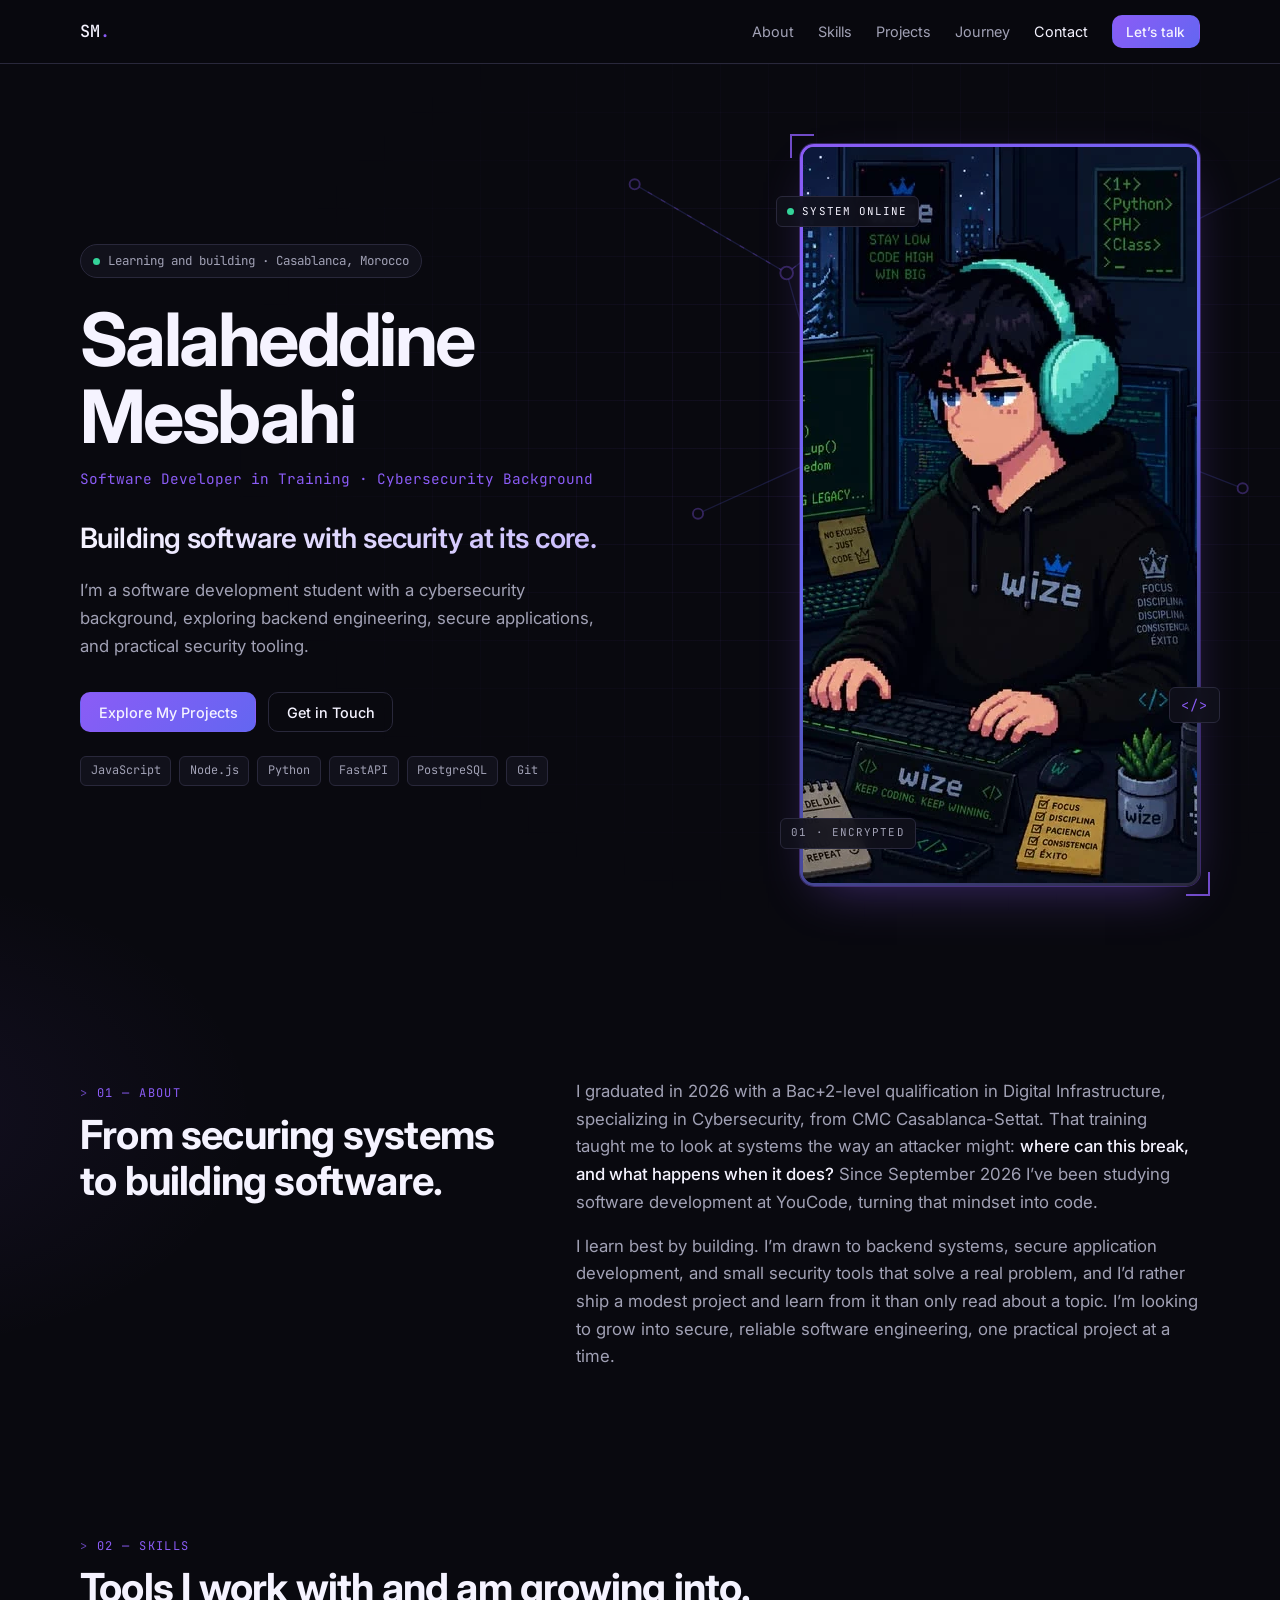
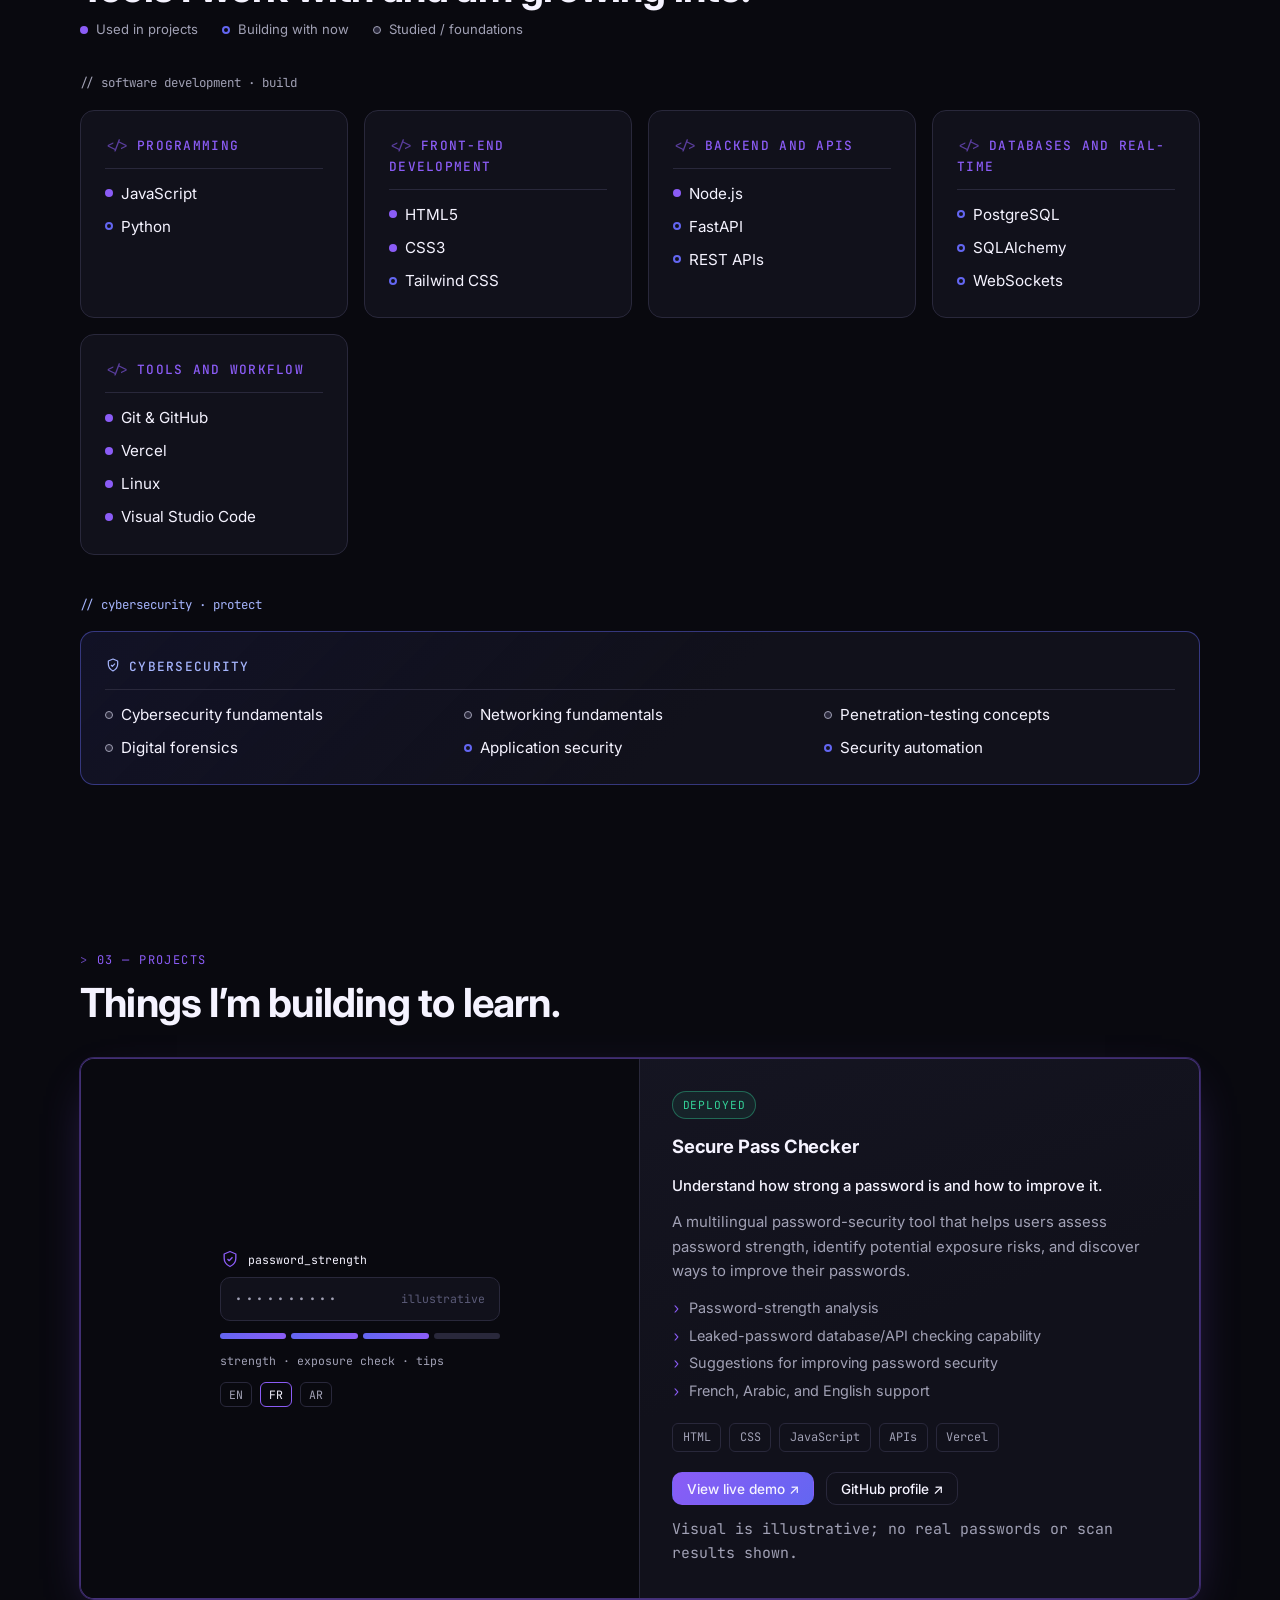
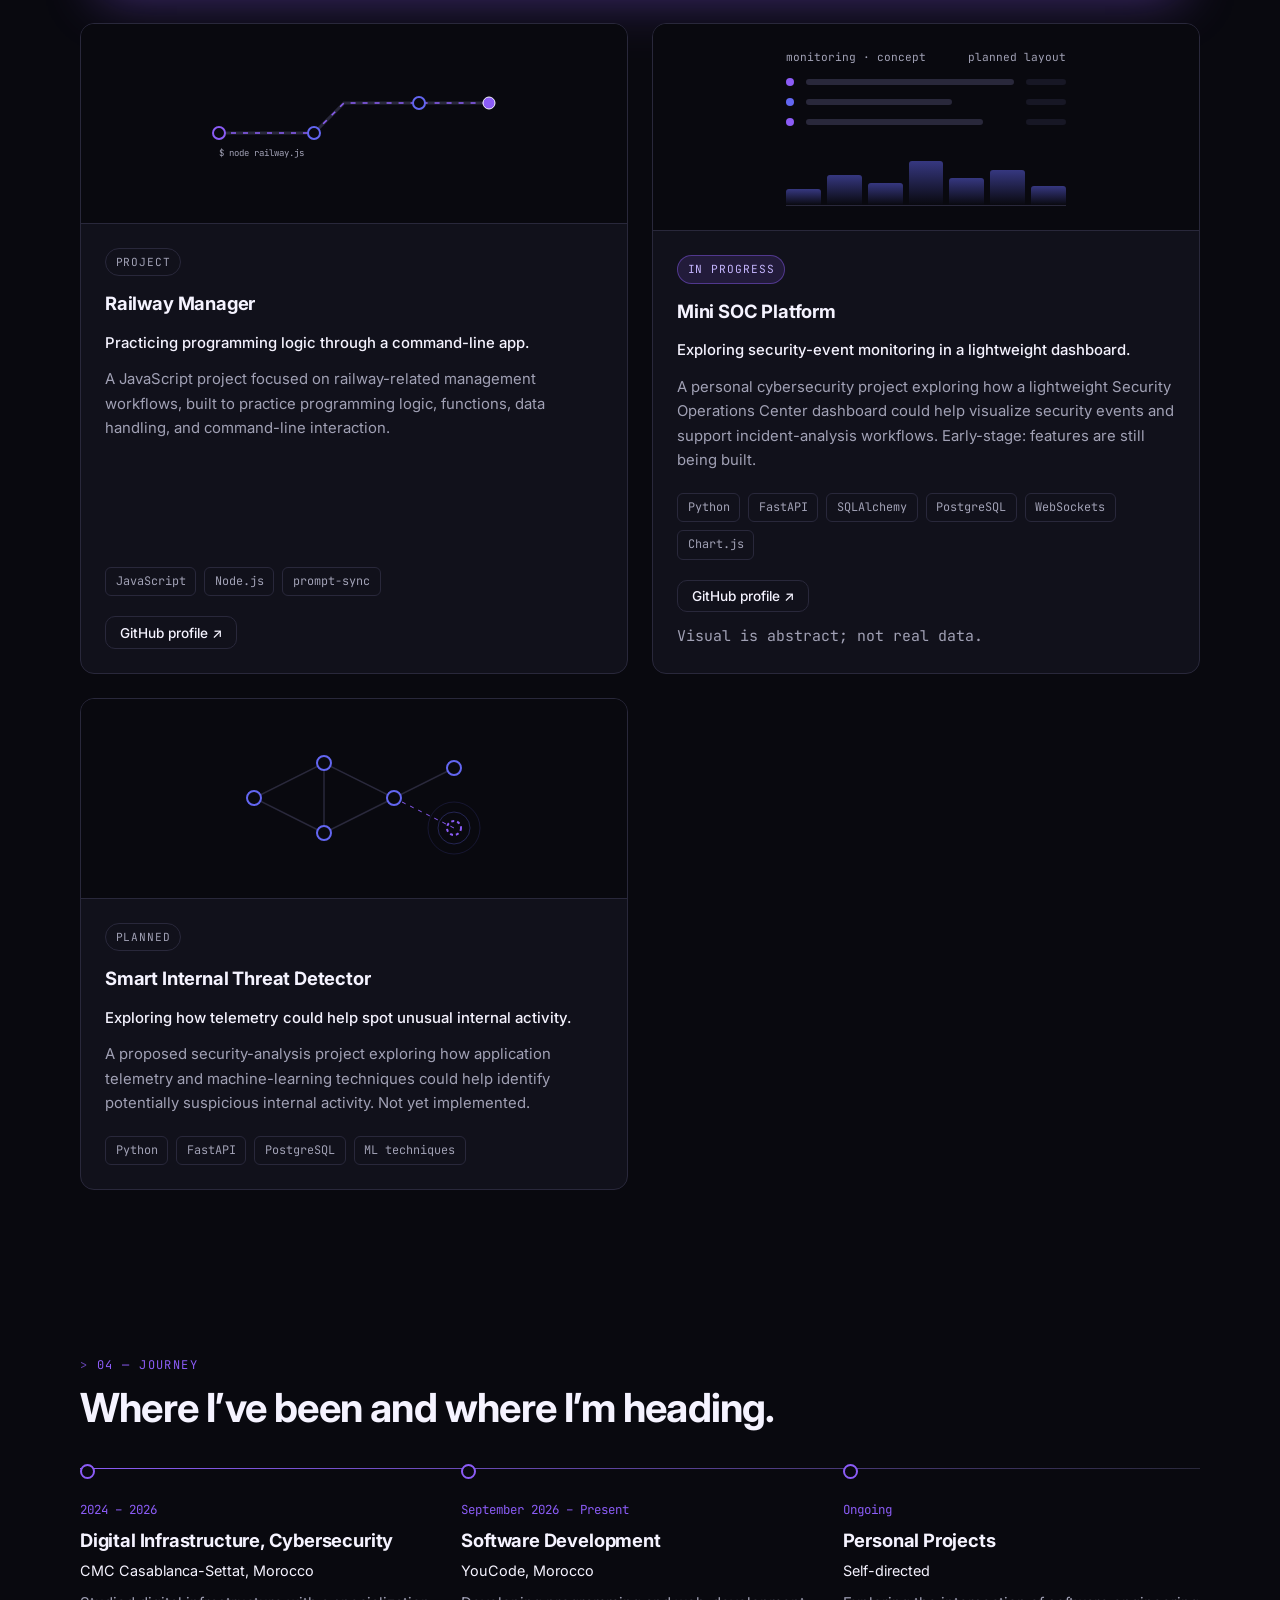
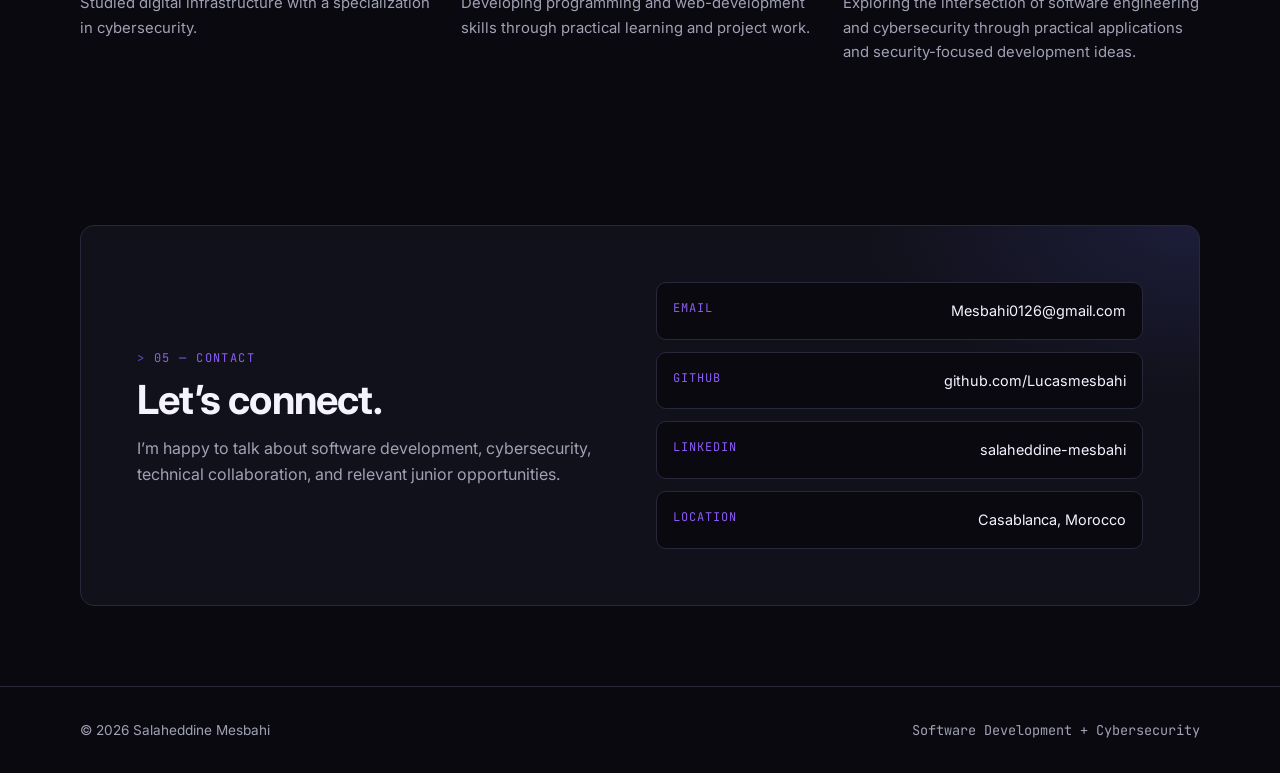
==== index.html @ bd2a00c2 "Rename Salaheddine Mesbahi — Software Developer in Training · Cybersecurity Background.html to index" ====
<!DOCTYPE html>
<html lang="en">
<head>
<meta charset="utf-8">
<meta name="viewport" content="width=device-width, initial-scale=1">
<title>Salaheddine Mesbahi — Software Developer in Training · Cybersecurity Background</title>
<meta name="description" content="Portfolio of Salaheddine Mesbahi, a software development student in Casablanca with a cybersecurity background.">
<link rel="preconnect" href="https://fonts.googleapis.com">
<link rel="preconnect" href="https://fonts.gstatic.com" crossorigin>
<link href="https://fonts.googleapis.com/css2?family=Inter:wght@400;500;600;700&family=JetBrains+Mono:wght@400;500&display=swap" rel="stylesheet">
<style>
/* ===== Design tokens ===== */
:root{
  --bg:#09090F; --bg-2:#11111B; --surface:#171725; --border:#29283B;
  --accent:#8B5CF6; --accent-2:#6366F1; --accent-soft:rgba(139,92,246,.14);
  --text:#F5F3FF; --muted:#A1A1B5; --ok:#34d399;
  --font:'Inter',system-ui,-apple-system,'Segoe UI',sans-serif;
  --mono:'JetBrains Mono',ui-monospace,'SFMono-Regular',Menlo,monospace;
  --s1:.25rem;--s2:.5rem;--s3:.75rem;--s4:1rem;--s5:1.5rem;--s6:2rem;--s7:3rem;--s8:5rem;--s9:7rem;
  --r-sm:6px;--r-md:10px;--r-lg:14px;
  --shadow:0 12px 40px -16px rgba(0,0,0,.7);
  --glow:0 0 0 1px rgba(139,92,246,.35),0 18px 50px -20px rgba(139,92,246,.45);
  --header-h:64px;
}
*{box-sizing:border-box;margin:0;padding:0}
html{scroll-behavior:smooth;scroll-padding-top:calc(var(--header-h) + 16px)}
@media (prefers-reduced-motion:reduce){html{scroll-behavior:auto}*{animation:none!important;transition:none!important}}
body{background:var(--bg);color:var(--text);font-family:var(--font);line-height:1.65;font-size:1rem;-webkit-font-smoothing:antialiased;
  background-image:radial-gradient(60rem 30rem at 85% -10%,rgba(99,102,241,.14),transparent 60%),radial-gradient(40rem 25rem at -10% 20%,rgba(139,92,246,.08),transparent 60%)}
a{color:inherit;text-decoration:none}
:focus-visible{outline:2px solid var(--accent);outline-offset:3px;border-radius:var(--r-sm)}
.skip{position:absolute;left:-999px;top:8px;background:var(--accent);color:#fff;padding:var(--s2) var(--s4);border-radius:var(--r-sm);z-index:100}
.skip:focus{left:8px}
.wrap{width:min(1120px,100% - 2.5rem);margin-inline:auto}
section{padding-block:var(--s8)}
.eyebrow{font-family:var(--mono);font-size:.75rem;letter-spacing:.12em;text-transform:uppercase;color:var(--accent)}
h2{font-size:clamp(1.75rem,4vw,2.5rem);line-height:1.15;letter-spacing:-.02em;margin:var(--s2) 0 var(--s6)}
h3{font-size:1.15rem;letter-spacing:-.01em}
p{color:var(--muted)}
.mono{font-family:var(--mono)}

/* ===== Header ===== */
header.site{position:sticky;top:0;z-index:50;height:var(--header-h);background:rgba(9,9,15,.82);backdrop-filter:blur(12px);border-bottom:1px solid var(--border)}
.bar{display:flex;align-items:center;justify-content:space-between;height:100%}
.logo{font-family:var(--mono);font-weight:500;font-size:1.05rem}
.logo span{color:var(--accent)}
nav ul{display:flex;gap:var(--s5);list-style:none;align-items:center}
nav a.link{font-size:.9rem;color:var(--muted);padding:var(--s2) 0;transition:color .2s}
nav a.link:hover,nav a.link.active{color:var(--text)}
.btn{display:inline-flex;align-items:center;gap:var(--s2);font:500 .9rem var(--font);padding:.65rem 1.1rem;border-radius:var(--r-md);border:1px solid var(--border);color:var(--text);background:transparent;cursor:pointer;transition:border-color .2s,background .2s,transform .2s}
.btn:hover{border-color:var(--accent);background:var(--accent-soft)}
.btn.primary{background:linear-gradient(135deg,var(--accent),var(--accent-2));border-color:transparent}
.btn.primary:hover{transform:translateY(-1px);filter:brightness(1.1)}
.btn.sm{padding:.45rem .85rem;font-size:.85rem}
.menu-btn{display:none;background:none;border:1px solid var(--border);color:var(--text);width:42px;height:42px;border-radius:var(--r-md);cursor:pointer}
.menu-btn svg{width:20px;height:20px}
@media (max-width:760px){
  .menu-btn{display:grid;place-items:center}
  nav ul{position:absolute;top:var(--header-h);left:0;right:0;flex-direction:column;align-items:stretch;gap:0;background:var(--bg-2);border-bottom:1px solid var(--border);padding:var(--s3) 1.25rem var(--s5);display:none}
  nav ul.open{display:flex}
  nav li{border-bottom:1px solid var(--border)}
  nav a.link{display:block;padding:var(--s4) 0;font-size:1rem}
  nav li:last-child{border:0;padding-top:var(--s4)}
}

/* ===== Hero ===== */
.hero{padding-block:var(--s8) var(--s9);position:relative}
.hero-grid{display:grid;gap:var(--s7);align-items:center}
@media (min-width:900px){.hero-grid{grid-template-columns:1.1fr .9fr}}
.tag{display:inline-flex;align-items:center;gap:var(--s2);font-family:var(--mono);font-size:.78rem;color:var(--muted);border:1px solid var(--border);background:var(--bg-2);padding:.35rem .75rem;border-radius:999px}
.pulse{width:7px;height:7px;border-radius:50%;background:var(--ok);box-shadow:0 0 0 0 rgba(52,211,153,.6);animation:pulse 2.4s infinite}
@keyframes pulse{70%{box-shadow:0 0 0 8px rgba(52,211,153,0)}100%{box-shadow:0 0 0 0 rgba(52,211,153,0)}}
.hero h1{font-size:clamp(2.6rem,7vw,4.6rem);line-height:1.04;letter-spacing:-.035em;margin:var(--s5) 0 var(--s3)}
.hero .role{font-family:var(--mono);font-size:.9rem;color:var(--accent);margin-bottom:var(--s5)}
.hero .headline{font-size:clamp(1.3rem,3vw,1.75rem);font-weight:600;letter-spacing:-.02em;margin-bottom:var(--s4);background:linear-gradient(90deg,var(--text),#C4B5FD);-webkit-background-clip:text;background-clip:text;color:transparent}
.hero p.lead{max-width:34rem;font-size:1.05rem}
.cta{display:flex;flex-wrap:wrap;gap:var(--s3);margin:var(--s6) 0 var(--s5)}
.meta{display:flex;flex-wrap:wrap;gap:var(--s2) var(--s4);align-items:center;font-size:.85rem;color:var(--muted)}
.chips{display:flex;flex-wrap:wrap;gap:var(--s2);margin-top:var(--s5)}
.chip{font-family:var(--mono);font-size:.74rem;padding:.25rem .6rem;border-radius:var(--r-sm);border:1px solid var(--border);background:var(--bg-2);color:var(--muted)}
.term{background:var(--bg-2);border:1px solid var(--border);border-radius:var(--r-lg);box-shadow:var(--shadow);overflow:hidden}
.term-head{display:flex;gap:6px;padding:.7rem .9rem;border-bottom:1px solid var(--border);background:var(--surface)}
.term-head i{width:9px;height:9px;border-radius:50%;background:var(--border)}
.term pre{font-family:var(--mono);font-size:.8rem;line-height:1.8;padding:var(--s5);color:var(--muted);overflow-x:auto}
.term .k{color:var(--accent)}.term .s{color:#a5b4fc}.term .c{color:#5b5b78}
.cursor{display:inline-block;width:8px;height:1em;background:var(--accent);vertical-align:-2px;animation:blink 1.1s steps(2) infinite}
@keyframes blink{50%{opacity:0}}

/* ===== About ===== */
.about{display:grid;gap:var(--s6)}
@media (min-width:900px){.about{grid-template-columns:.8fr 1.2fr;gap:var(--s8)}}
.about .text p+p{margin-top:var(--s4)}
.about .text p{font-size:1.05rem}
.about .text strong{color:var(--text);font-weight:500}

/* ===== Skills ===== */
.legend{display:flex;flex-wrap:wrap;gap:var(--s2) var(--s5);font-size:.82rem;color:var(--muted);margin:calc(var(--s5) * -1) 0 var(--s6)}
.dot{display:inline-block;width:8px;height:8px;border-radius:50%;margin-right:var(--s2)}
.d-use{background:var(--accent)}.d-build{background:transparent;border:2px solid var(--accent-2)}.d-study{background:var(--border);border:1px solid var(--muted)}
.skills{display:grid;gap:var(--s4);grid-template-columns:repeat(auto-fit,minmax(260px,1fr))}
.skill{background:var(--bg-2);border:1px solid var(--border);border-radius:var(--r-lg);padding:var(--s5)}
.skill h3{font-size:.8rem;font-family:var(--mono);font-weight:500;color:var(--accent);text-transform:uppercase;letter-spacing:.1em;padding-bottom:var(--s3);margin-bottom:var(--s3);border-bottom:1px solid var(--border)}
.skill ul{list-style:none;display:grid;gap:var(--s2)}
.skill li{font-size:.95rem;display:flex;align-items:center}

/* ===== Projects ===== */
.projects{display:grid;gap:var(--s5)}
@media (min-width:900px){.projects{grid-template-columns:repeat(2,1fr)}.p-feat{grid-column:1/-1}}
.card{background:var(--bg-2);border:1px solid var(--border);border-radius:var(--r-lg);overflow:hidden;display:flex;flex-direction:column;transition:border-color .25s,transform .25s,box-shadow .25s}
.card:hover{border-color:rgba(139,92,246,.5);transform:translateY(-3px)}
.p-feat{background:linear-gradient(160deg,var(--surface),var(--bg-2) 60%);box-shadow:var(--glow);border-color:rgba(139,92,246,.4)}
.p-feat{display:grid}
@media (min-width:900px){.p-feat{grid-template-columns:1fr 1fr}}
.visual{min-height:200px;border-bottom:1px solid var(--border);position:relative;display:grid;place-items:center;padding:var(--s5);background:var(--bg)}
.p-feat .visual{min-height:280px;border-bottom:0}
@media (min-width:900px){.p-feat .visual{border-right:1px solid var(--border)}}
.body{padding:var(--s5);display:flex;flex-direction:column;gap:var(--s3);flex:1}
.p-feat .body{padding:var(--s6);justify-content:center}
.status{align-self:flex-start;font-family:var(--mono);font-size:.7rem;letter-spacing:.08em;text-transform:uppercase;padding:.25rem .6rem;border-radius:999px;border:1px solid var(--border);color:var(--muted)}
.status.live{color:var(--ok);border-color:rgba(52,211,153,.4);background:rgba(52,211,153,.08)}
.status.wip{color:#c4b5fd;border-color:rgba(139,92,246,.45);background:var(--accent-soft)}
.purpose{color:var(--text);font-weight:500;font-size:.95rem}
.body p{font-size:.93rem}
.feat-list{list-style:none;display:grid;gap:var(--s1);font-size:.9rem;color:var(--muted)}
.feat-list li::before{content:"›";color:var(--accent);margin-right:var(--s2);font-family:var(--mono)}
.badges{display:flex;flex-wrap:wrap;gap:var(--s2);margin-top:auto;padding-top:var(--s2)}
.links{display:flex;flex-wrap:wrap;gap:var(--s3);padding-top:var(--s2)}
.note{font-size:.78rem;color:var(--muted);font-family:var(--mono)}
/* visuals */
.meter{width:min(280px,100%);font-family:var(--mono);font-size:.72rem;color:var(--muted)}
.field{border:1px solid var(--border);background:var(--bg-2);border-radius:var(--r-md);padding:.7rem .9rem;display:flex;justify-content:space-between;align-items:center;letter-spacing:.3em}
.field b{font-weight:400;letter-spacing:0;color:#5b5b78}
.segs{display:grid;grid-template-columns:repeat(4,1fr);gap:5px;margin:var(--s3) 0}
.segs i{height:6px;border-radius:3px;background:var(--border)}
.segs i.on{background:linear-gradient(90deg,var(--accent-2),var(--accent))}
.langs{display:flex;gap:var(--s2);margin-top:var(--s3)}
.langs span{border:1px solid var(--border);padding:.15rem .5rem;border-radius:var(--r-sm)}
.langs span.act{border-color:var(--accent);color:var(--text)}
.rail svg{width:100%;max-width:300px;height:auto}
.soc{width:min(280px,100%);display:grid;gap:var(--s3)}
.soc .row{display:grid;grid-template-columns:8px 1fr 40px;gap:var(--s3);align-items:center}
.soc .row i{width:8px;height:8px;border-radius:50%;background:var(--accent)}
.soc .row s{height:6px;border-radius:3px;background:var(--border);text-decoration:none}
.soc .row u{height:6px;border-radius:3px;background:var(--surface);text-decoration:none}
.bars{display:flex;align-items:flex-end;gap:6px;height:56px;margin-top:var(--s3);border-bottom:1px solid var(--border)}
.bars i{flex:1;background:linear-gradient(var(--accent-2),transparent);opacity:.5;border-radius:3px 3px 0 0}
.nodes svg{width:100%;max-width:280px;height:auto}

/* ===== Timeline ===== */
.timeline{position:relative;list-style:none;display:grid;gap:var(--s6);padding-left:var(--s6)}
.timeline::before{content:"";position:absolute;left:5px;top:6px;bottom:6px;width:1px;background:linear-gradient(var(--accent),var(--border))}
.timeline li{position:relative}
.timeline li::before{content:"";position:absolute;left:calc(var(--s6) * -1);top:.45rem;width:11px;height:11px;border-radius:50%;background:var(--bg);border:2px solid var(--accent)}
.timeline .date{font-family:var(--mono);font-size:.78rem;color:var(--accent)}
.timeline h3{margin:var(--s1) 0}
.timeline .where{font-size:.9rem;color:var(--text)}
.timeline p{font-size:.93rem;margin-top:var(--s2);max-width:34rem}
@media (min-width:900px){
  .timeline{grid-template-columns:repeat(3,1fr);padding:var(--s6) 0 0;gap:var(--s5)}
  .timeline::before{left:0;right:0;top:5px;bottom:auto;width:auto;height:1px;background:linear-gradient(90deg,var(--accent),var(--border))}
  .timeline li::before{left:0;top:-31px}
}

/* ===== Contact ===== */
.contact{background:var(--bg-2);border:1px solid var(--border);border-radius:var(--r-lg);padding:clamp(1.5rem,5vw,3.5rem);display:grid;gap:var(--s6);background-image:radial-gradient(30rem 15rem at 100% 0,rgba(99,102,241,.14),transparent 70%)}
@media (min-width:900px){.contact{grid-template-columns:1fr 1fr;align-items:center}}
.contact h2{margin-bottom:var(--s3)}
.c-list{list-style:none;display:grid;gap:var(--s3)}
.c-list a,.c-list div{display:flex;justify-content:space-between;gap:var(--s3);padding:var(--s4);border:1px solid var(--border);border-radius:var(--r-md);background:var(--bg);transition:border-color .2s}
.c-list a:hover{border-color:var(--accent)}
.c-list .lab{font-family:var(--mono);font-size:.75rem;color:var(--accent);text-transform:uppercase;letter-spacing:.08em}
.c-list .val{font-size:.9rem;color:var(--text);overflow-wrap:anywhere;text-align:right}
footer{border-top:1px solid var(--border);padding-block:var(--s6);margin-top:var(--s8);font-size:.85rem;color:var(--muted)}
footer .wrap{display:flex;flex-wrap:wrap;justify-content:space-between;gap:var(--s3)}

/* reveal */
.rv{opacity:0;transform:translateY(14px);transition:opacity .6s,transform .6s}
.rv.in{opacity:1;transform:none}
.no-js .rv{opacity:1;transform:none}

/* ===== v2: security identity ===== */
.sr-only{position:absolute;width:1px;height:1px;overflow:hidden;clip:rect(0 0 0 0);white-space:nowrap}
.hero{isolation:isolate;overflow:hidden}
.hero::before{content:"";position:absolute;inset:0;z-index:-2;background-image:linear-gradient(rgba(139,92,246,.07) 1px,transparent 1px),linear-gradient(90deg,rgba(139,92,246,.07) 1px,transparent 1px);background-size:48px 48px;-webkit-mask-image:radial-gradient(ellipse 70% 70% at 70% 40%,#000 20%,transparent 75%);mask-image:radial-gradient(ellipse 70% 70% at 70% 40%,#000 20%,transparent 75%)}
.net{position:absolute;z-index:-1;right:-5%;top:2%;width:min(760px,95%);opacity:.55;pointer-events:none}
.flow{animation:flow 14s linear infinite}
@keyframes flow{to{stroke-dashoffset:-240}}
.eyebrow::before{content:"> ";opacity:.7}
.portrait{position:relative;margin:0 auto;width:min(340px,82%)}
@media (min-width:900px){.portrait{width:min(400px,100%);margin-right:0}}
.frame{position:relative;padding:3px;border-radius:var(--r-lg);background:linear-gradient(145deg,var(--accent),var(--accent-2) 45%,var(--border));box-shadow:var(--glow)}
.frame img{display:block;width:100%;aspect-ratio:4/5;object-fit:cover;object-position:56% 34%;border-radius:calc(var(--r-lg) - 3px);background:var(--bg-2)}
.portrait::before,.portrait::after{content:"";position:absolute;width:22px;height:22px;border:2px solid var(--accent);opacity:.8;z-index:2;pointer-events:none;transition:transform .3s}
.portrait::before{top:-10px;left:-10px;border-right:0;border-bottom:0}
.portrait::after{bottom:-10px;right:-10px;border-left:0;border-top:0}
.portrait:hover::before{transform:translate(-3px,-3px)}.portrait:hover::after{transform:translate(3px,3px)}
.float{position:absolute;z-index:3;font-size:.68rem;letter-spacing:.1em;padding:.35rem .65rem;border-radius:var(--r-sm);background:rgba(17,17,27,.88);backdrop-filter:blur(6px);border:1px solid var(--border);color:var(--muted);display:flex;align-items:center;gap:var(--s2)}
.f1{top:7%;left:-6%;color:var(--text)}.f2{bottom:22%;right:-5%;color:var(--accent);font-size:.85rem}.f3{bottom:5%;left:-5%}
@media (max-width:420px){.f1{left:-2%}.f2{right:-2%}.f3{left:-2%}}
.grp{grid-column:1/-1;font-size:.78rem;color:var(--muted);margin-top:var(--s3)}
.grp:first-child{margin-top:0}
.grp.sec-grp{color:#a5b4fc;margin-top:var(--s5)}
.skill h3::before{content:"</>";margin-right:var(--s2);opacity:.6;letter-spacing:0}
.skill.sec h3::before{content:none}
.skill .ic{width:16px;height:16px;margin-right:var(--s2);vertical-align:-2px}
.skill{transition:border-color .25s,transform .25s}
.skill:hover{border-color:rgba(139,92,246,.45);transform:translateY(-2px)}
.skill.sec{grid-column:1/-1;border-color:rgba(99,102,241,.45);background:linear-gradient(135deg,rgba(99,102,241,.10),var(--bg-2) 55%)}
.skill.sec h3{color:#a5b4fc}
@media (min-width:640px){.skill.sec ul{grid-template-columns:repeat(2,1fr)}}
@media (min-width:900px){.skill.sec ul{grid-template-columns:repeat(3,1fr)}}
.card{position:relative}
.card::before{content:"";position:absolute;left:0;top:0;height:2px;width:100%;background:linear-gradient(90deg,var(--accent),var(--accent-2));transform:scaleX(0);transform-origin:left;transition:transform .4s;z-index:2}
.card:hover::before{transform:scaleX(1)}
.chip{transition:border-color .2s,color .2s}.chip:hover{border-color:var(--accent);color:var(--text)}
.mhead{display:flex;align-items:center;gap:var(--s2);margin-bottom:var(--s2);color:var(--text)}
.shield{width:20px;height:20px;color:var(--accent)}
</style>
</head>
<body class="no-js">
<a class="skip" href="#main">Skip to content</a>

<header class="site">
  <div class="wrap bar">
    <a class="logo" href="#top" aria-label="Salaheddine Mesbahi — home">SM<span>.</span></a>
    <button class="menu-btn" id="menuBtn" aria-expanded="false" aria-controls="menu" aria-label="Toggle navigation menu">
      <svg viewBox="0 0 24 24" fill="none" stroke="currentColor" stroke-width="2" stroke-linecap="round" aria-hidden="true"><path d="M4 7h16M4 12h16M4 17h16"/></svg>
    </button>
    <nav aria-label="Primary">
      <ul id="menu">
        <li><a class="link" href="#about">About</a></li>
        <li><a class="link" href="#skills">Skills</a></li>
        <li><a class="link" href="#projects">Projects</a></li>
        <li><a class="link" href="#journey">Journey</a></li>
        <li><a class="link" href="#contact">Contact</a></li>
        <li><a class="btn primary sm" href="#contact">Let’s talk</a></li>
      </ul>
    </nav>
  </div>
</header>

<main id="main">
<!-- HERO -->
<section class="hero" id="top" style="padding-top:var(--s8)">
  <svg class="net" viewBox="0 0 600 400" fill="none" aria-hidden="true" focusable="false">
    <g stroke="#6366F1" stroke-opacity=".35"><path d="M40 80 L160 150 L280 60 L420 140 L560 70 M160 150 L200 290 L340 250 L420 140 M340 250 L520 320 M200 290 L90 340"/></g>
    <g stroke="#8B5CF6" stroke-opacity=".5" stroke-dasharray="4 8" class="flow"><path d="M40 80 L160 150 L280 60 L420 140"/></g>
    <g fill="#09090F" stroke="#8B5CF6" stroke-opacity=".6" stroke-width="1.5"><circle cx="40" cy="80" r="4"/><circle cx="160" cy="150" r="5"/><circle cx="280" cy="60" r="4"/><circle cx="420" cy="140" r="5"/><circle cx="560" cy="70" r="4"/><circle cx="200" cy="290" r="4"/><circle cx="340" cy="250" r="5"/><circle cx="520" cy="320" r="4"/><circle cx="90" cy="340" r="4"/></g>
  </svg>
  <div class="wrap hero-grid">
    <div>
      <span class="tag"><span class="pulse" aria-hidden="true"></span>Learning and building · Casablanca, Morocco</span>
      <h1>Salaheddine Mesbahi</h1>
      <p class="role">Software Developer in Training · Cybersecurity Background</p>
      <p class="headline">Building software with security at its core.</p>
      <p class="lead">I’m a software development student with a cybersecurity background, exploring backend engineering, secure applications, and practical security tooling.</p>
      <div class="cta">
        <a class="btn primary" href="#projects">Explore My Projects</a>
        <a class="btn" href="#contact">Get in Touch</a>
      </div>
      <div class="chips" aria-label="Selected technologies">
        <span class="chip">JavaScript</span><span class="chip">Node.js</span><span class="chip">Python</span><span class="chip">FastAPI</span><span class="chip">PostgreSQL</span><span class="chip">Git</span>
      </div>
    </div>
    <figure class="portrait">
      <div class="frame"><img src="[data-uri]" alt="Pixel-art profile picture of Salaheddine Mesbahi wearing teal headphones and a black hoodie, coding at a desk" width="736" height="736" fetchpriority="high"></div>
      <span class="float f1 mono" aria-hidden="true"><span class="pulse"></span>SYSTEM ONLINE</span>
      <span class="float f2 mono" aria-hidden="true">&lt;/&gt;</span>
      <span class="float f3 mono" aria-hidden="true">01 · ENCRYPTED</span>
      <figcaption class="sr-only">Salaheddine Mesbahi</figcaption>
    </figure>
  </div>
</section>

<!-- ABOUT -->
<section id="about">
  <div class="wrap about">
    <div class="rv"><span class="eyebrow">01 — About</span><h2>From securing systems to building software.</h2></div>
    <div class="text rv">
      <p>I graduated in 2026 with a Bac+2-level qualification in Digital Infrastructure, specializing in Cybersecurity, from CMC Casablanca-Settat. That training taught me to look at systems the way an attacker might: <strong>where can this break, and what happens when it does?</strong> Since September 2026 I’ve been studying software development at YouCode, turning that mindset into code.</p>
      <p>I learn best by building. I’m drawn to backend systems, secure application development, and small security tools that solve a real problem, and I’d rather ship a modest project and learn from it than only read about a topic. I’m looking to grow into secure, reliable software engineering, one practical project at a time.</p>
    </div>
  </div>
</section>

<!-- SKILLS -->
<section id="skills">
  <div class="wrap">
    <span class="eyebrow">02 — Skills</span>
    <h2>Tools I work with and am growing into.</h2>
    <div class="legend" aria-label="Legend">
      <span><span class="dot d-use"></span>Used in projects</span>
      <span><span class="dot d-build"></span>Building with now</span>
      <span><span class="dot d-study"></span>Studied / foundations</span>
    </div>
    <div class="skills">
      <p class="grp mono">// software development · build</p>
      <div class="skill rv"><h3>Programming</h3><ul>
        <li><span class="dot d-use"></span>JavaScript</li><li><span class="dot d-build"></span>Python</li></ul></div>
      <div class="skill rv"><h3>Front-end Development</h3><ul>
        <li><span class="dot d-use"></span>HTML5</li><li><span class="dot d-use"></span>CSS3</li><li><span class="dot d-build"></span>Tailwind CSS</li></ul></div>
      <div class="skill rv"><h3>Backend and APIs</h3><ul>
        <li><span class="dot d-use"></span>Node.js</li><li><span class="dot d-build"></span>FastAPI</li><li><span class="dot d-build"></span>REST APIs</li></ul></div>
      <div class="skill rv"><h3>Databases and Real-Time</h3><ul>
        <li><span class="dot d-build"></span>PostgreSQL</li><li><span class="dot d-build"></span>SQLAlchemy</li><li><span class="dot d-build"></span>WebSockets</li></ul></div>
            <div class="skill rv"><h3>Tools and Workflow</h3><ul>
        <li><span class="dot d-use"></span>Git &amp; GitHub</li><li><span class="dot d-use"></span>Vercel</li><li><span class="dot d-use"></span>Linux</li><li><span class="dot d-use"></span>Visual Studio Code</li></ul></div>
      <p class="grp mono sec-grp">// cybersecurity · protect</p>
      <div class="skill sec rv"><h3><svg class="ic" viewBox="0 0 24 24" fill="none" stroke="currentColor" stroke-width="1.8" stroke-linejoin="round" aria-hidden="true"><path d="M12 3l7 3v5c0 4.5-3 8-7 10-4-2-7-5.500-7-10V6z"/><path d="M9 12l2 2 4-4"/></svg>Cybersecurity</h3><ul>
        <li><span class="dot d-study"></span>Cybersecurity fundamentals</li><li><span class="dot d-study"></span>Networking fundamentals</li><li><span class="dot d-study"></span>Penetration-testing concepts</li><li><span class="dot d-study"></span>Digital forensics</li><li><span class="dot d-build"></span>Application security</li><li><span class="dot d-build"></span>Security automation</li></ul></div>
    </div>
  </div>
</section>

<!-- PROJECTS -->
<section id="projects">
  <div class="wrap">
    <span class="eyebrow">03 — Projects</span>
    <h2>Things I’m building to learn.</h2>
    <div class="projects">

      <article class="card p-feat rv">
        <div class="visual" aria-hidden="true">
          <div class="meter">
            <div class="mhead"><svg class="shield" viewBox="0 0 24 24" fill="none" stroke="currentColor" stroke-width="1.6" stroke-linejoin="round"><path d="M12 3l7 3v5c0 4.5-3 8-7 10-4-2-7-5.500-7-10V6z"/><path d="M9 12l2 2 4-4"/></svg>password_strength</div>
            <div class="field"><span>••••••••••</span><b>illustrative</b></div>
            <div class="segs"><i class="on"></i><i class="on"></i><i class="on"></i><i></i></div>
            <div style="display:flex;justify-content:space-between"><span>strength · exposure check · tips</span></div>
            <div class="langs"><span>EN</span><span class="act">FR</span><span>AR</span></div>
          </div>
        </div>
        <div class="body">
          <span class="status live">Deployed</span>
          <h3>Secure Pass Checker</h3>
          <p class="purpose">Understand how strong a password is and how to improve it.</p>
          <p>A multilingual password-security tool that helps users assess password strength, identify potential exposure risks, and discover ways to improve their passwords.</p>
          <ul class="feat-list">
            <li>Password-strength analysis</li>
            <li>Leaked-password database/API checking capability</li>
            <li>Suggestions for improving password security</li>
            <li>French, Arabic, and English support</li>
          </ul>
          <div class="badges"><span class="chip">HTML</span><span class="chip">CSS</span><span class="chip">JavaScript</span><span class="chip">APIs</span><span class="chip">Vercel</span></div>
          <div class="links">
            <a class="btn primary sm" href="https://secure-pass-checker.vercel.app/" target="_blank" rel="noopener noreferrer">View live demo ↗<span class="sr" style="position:absolute;left:-999px"> (opens in new tab)</span></a>
            <a class="btn sm" href="https://github.com/Lucasmesbahi" target="_blank" rel="noopener noreferrer">GitHub profile ↗</a>
          </div>
          <p class="note">Visual is illustrative; no real passwords or scan results shown.</p>
        </div>
      </article>

      <article class="card rv">
        <div class="visual rail" aria-hidden="true">
          <svg viewBox="0 0 300 90" fill="none" stroke="currentColor">
            <path d="M15 55 H110 L140 25 H285" stroke="#29283B" stroke-width="3" stroke-linecap="round"/>
            <path d="M15 55 H110 L140 25 H285" stroke="#8B5CF6" stroke-width="1.5" stroke-dasharray="5 7"/>
            <circle cx="15" cy="55" r="6" fill="#09090F" stroke="#8B5CF6" stroke-width="2"/>
            <circle cx="110" cy="55" r="6" fill="#09090F" stroke="#6366F1" stroke-width="2"/>
            <circle cx="215" cy="25" r="6" fill="#09090F" stroke="#6366F1" stroke-width="2"/>
            <circle cx="285" cy="25" r="6" fill="#8B5CF6"/>
            <text x="15" y="78" fill="#A1A1B5" font-family="JetBrains Mono,monospace" font-size="9" stroke="none">$ node railway.js</text>
          </svg>
        </div>
        <div class="body">
          <span class="status">Project</span>
          <h3>Railway Manager</h3>
          <p class="purpose">Practicing programming logic through a command-line app.</p>
          <p>A JavaScript project focused on railway-related management workflows, built to practice programming logic, functions, data handling, and command-line interaction.</p>
          <div class="badges"><span class="chip">JavaScript</span><span class="chip">Node.js</span><span class="chip">prompt-sync</span></div>
          <div class="links"><a class="btn sm" href="https://github.com/Lucasmesbahi" target="_blank" rel="noopener noreferrer">GitHub profile ↗</a></div>
        </div>
      </article>

      <article class="card rv">
        <div class="visual" aria-hidden="true">
          <div class="soc"><div class="mono" style="font-size:.7rem;color:var(--muted);display:flex;justify-content:space-between"><span>monitoring · concept</span><span>planned layout</span></div>
            <div class="row"><i></i><s></s><u></u></div>
            <div class="row"><i style="background:var(--accent-2)"></i><s style="width:70%"></s><u></u></div>
            <div class="row"><i></i><s style="width:85%"></s><u></u></div>
            <div class="bars"><i style="height:30%"></i><i style="height:55%"></i><i style="height:40%"></i><i style="height:80%"></i><i style="height:50%"></i><i style="height:65%"></i><i style="height:35%"></i></div>
          </div>
        </div>
        <div class="body">
          <span class="status wip">In progress</span>
          <h3>Mini SOC Platform</h3>
          <p class="purpose">Exploring security-event monitoring in a lightweight dashboard.</p>
          <p>A personal cybersecurity project exploring how a lightweight Security Operations Center dashboard could help visualize security events and support incident-analysis workflows. Early-stage: features are still being built.</p>
          <div class="badges"><span class="chip">Python</span><span class="chip">FastAPI</span><span class="chip">SQLAlchemy</span><span class="chip">PostgreSQL</span><span class="chip">WebSockets</span><span class="chip">Chart.js</span></div>
          <div class="links"><a class="btn sm" href="https://github.com/Lucasmesbahi" target="_blank" rel="noopener noreferrer">GitHub profile ↗</a></div>
          <p class="note">Visual is abstract; not real data.</p>
        </div>
      </article>

      <article class="card rv">
        <div class="visual nodes" aria-hidden="true">
          <svg viewBox="0 0 280 120" fill="none">
            <g stroke="#29283B" stroke-width="1.5"><path d="M40 60 L110 25 L180 60 L240 30 M110 25 L110 95 L180 60 M40 60 L110 95"/></g>
            <g stroke="#8B5CF6" stroke-dasharray="4 5"><path d="M180 60 L240 90"/></g>
            <g fill="#09090F" stroke="#6366F1" stroke-width="2"><circle cx="40" cy="60" r="7"/><circle cx="110" cy="25" r="7"/><circle cx="110" cy="95" r="7"/><circle cx="180" cy="60" r="7"/><circle cx="240" cy="30" r="7"/></g>
            <circle cx="240" cy="90" r="16" stroke="#6366F1" stroke-opacity=".3"/><circle cx="240" cy="90" r="26" stroke="#6366F1" stroke-opacity=".15"/><circle cx="240" cy="90" r="7" fill="none" stroke="#8B5CF6" stroke-width="2" stroke-dasharray="3 3"/>
          </svg>
        </div>
        <div class="body">
          <span class="status">Planned</span>
          <h3>Smart Internal Threat Detector</h3>
          <p class="purpose">Exploring how telemetry could help spot unusual internal activity.</p>
          <p>A proposed security-analysis project exploring how application telemetry and machine-learning techniques could help identify potentially suspicious internal activity. Not yet implemented.</p>
          <div class="badges"><span class="chip">Python</span><span class="chip">FastAPI</span><span class="chip">PostgreSQL</span><span class="chip">ML techniques</span></div>
        </div>
      </article>
    </div>
  </div>
</section>

<!-- JOURNEY -->
<section id="journey">
  <div class="wrap">
    <span class="eyebrow">04 — Journey</span>
    <h2>Where I’ve been and where I’m heading.</h2>
    <ol class="timeline">
      <li class="rv"><span class="date">2024 – 2026</span><h3>Digital Infrastructure, Cybersecurity</h3><div class="where">CMC Casablanca-Settat, Morocco</div><p>Studied digital infrastructure with a specialization in cybersecurity.</p></li>
      <li class="rv"><span class="date">September 2026 – Present</span><h3>Software Development</h3><div class="where">YouCode, Morocco</div><p>Developing programming and web-development skills through practical learning and project work.</p></li>
      <li class="rv"><span class="date">Ongoing</span><h3>Personal Projects</h3><div class="where">Self-directed</div><p>Exploring the intersection of software engineering and cybersecurity through practical applications and security-focused development ideas.</p></li>
    </ol>
  </div>
</section>

<!-- CONTACT -->
<section id="contact" style="padding-bottom:0">
  <div class="wrap">
    <div class="contact rv">
      <div>
        <span class="eyebrow">05 — Contact</span>
        <h2>Let’s connect.</h2>
        <p>I’m happy to talk about software development, cybersecurity, technical collaboration, and relevant junior opportunities.</p>
      </div>
      <ul class="c-list">
        <li><a href="mailto:Mesbahi0126@gmail.com"><span class="lab">Email</span><span class="val">Mesbahi0126@gmail.com</span></a></li>
        <li><a href="https://github.com/Lucasmesbahi" target="_blank" rel="noopener noreferrer"><span class="lab">GitHub</span><span class="val">github.com/Lucasmesbahi</span></a></li>
        <li><a href="https://www.linkedin.com/in/salaheddine-mesbahi-609ba8222/" target="_blank" rel="noopener noreferrer"><span class="lab">LinkedIn</span><span class="val">salaheddine-mesbahi</span></a></li>
        <li><div><span class="lab">Location</span><span class="val">Casablanca, Morocco</span></div></li>
      </ul>
    </div>
  </div>
</section>
</main>

<footer>
  <div class="wrap">
    <span>© <span id="yr">2026</span> Salaheddine Mesbahi</span>
    <span class="mono">Software Development + Cybersecurity</span>
  </div>
</footer>

<script>
(function(){
  document.body.classList.remove('no-js');
  var yr=document.getElementById('yr'); if(yr) yr.textContent=new Date().getFullYear();
  var btn=document.getElementById('menuBtn'), menu=document.getElementById('menu');
  function setMenu(open){menu.classList.toggle('open',open);btn.setAttribute('aria-expanded',String(open));}
  btn.addEventListener('click',function(){setMenu(!menu.classList.contains('open'));});
  menu.addEventListener('click',function(e){if(e.target.closest('a'))setMenu(false);});
  document.addEventListener('keydown',function(e){if(e.key==='Escape'){setMenu(false);btn.focus();}});
  if('IntersectionObserver' in window){
    var io=new IntersectionObserver(function(es){es.forEach(function(e){if(e.isIntersecting){e.target.classList.add('in');io.unobserve(e.target);}});},{threshold:.12});
    document.querySelectorAll('.rv').forEach(function(el){io.observe(el);});
    var links=[].slice.call(document.querySelectorAll('nav a.link'));
    var so=new IntersectionObserver(function(es){es.forEach(function(e){if(e.isIntersecting){links.forEach(function(l){var on=l.getAttribute('href')==='#'+e.target.id;l.classList.toggle('active',on);if(on)l.setAttribute('aria-current','true');else l.removeAttribute('aria-current');});}});},{rootMargin:'-45% 0px -50% 0px'});
    ['about','skills','projects','journey','contact'].forEach(function(id){var s=document.getElementById(id);if(s)so.observe(s);});
  } else {document.querySelectorAll('.rv').forEach(function(el){el.classList.add('in');});}
})();
</script>
</body>
</html>
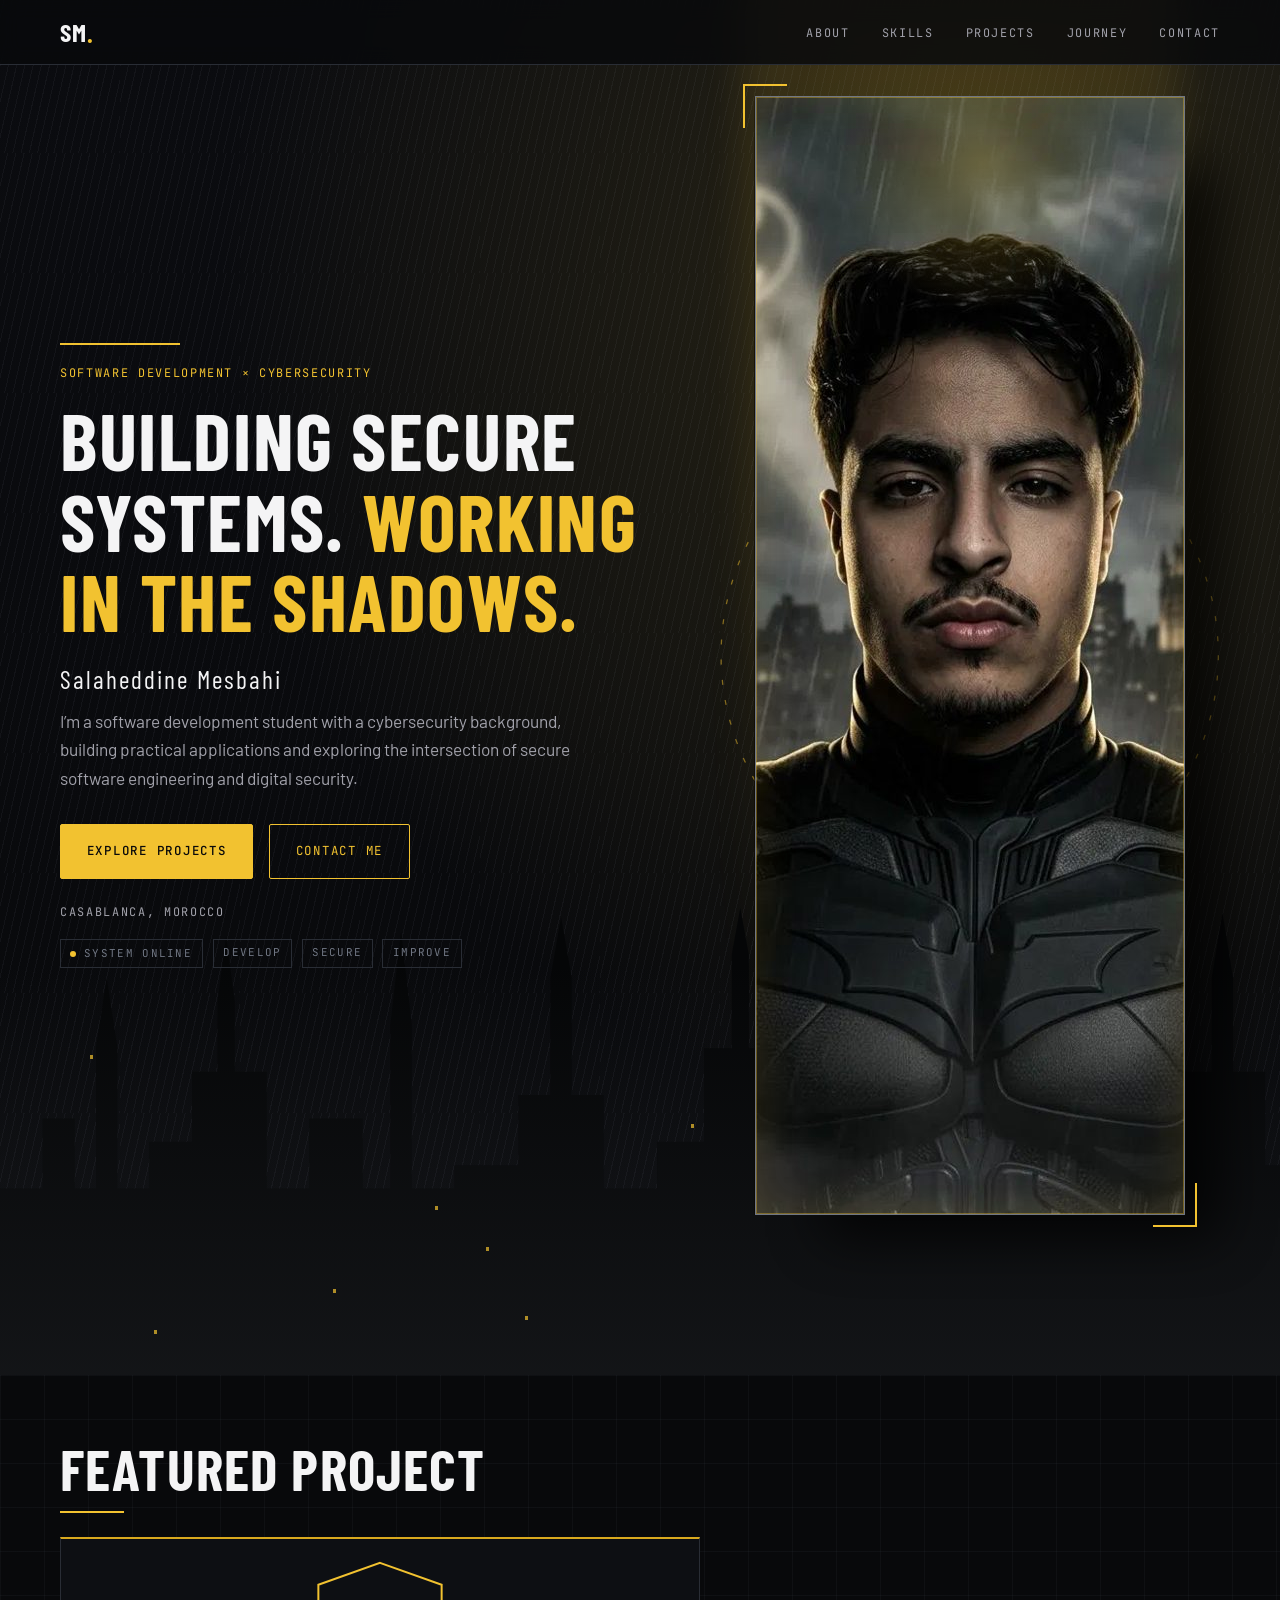
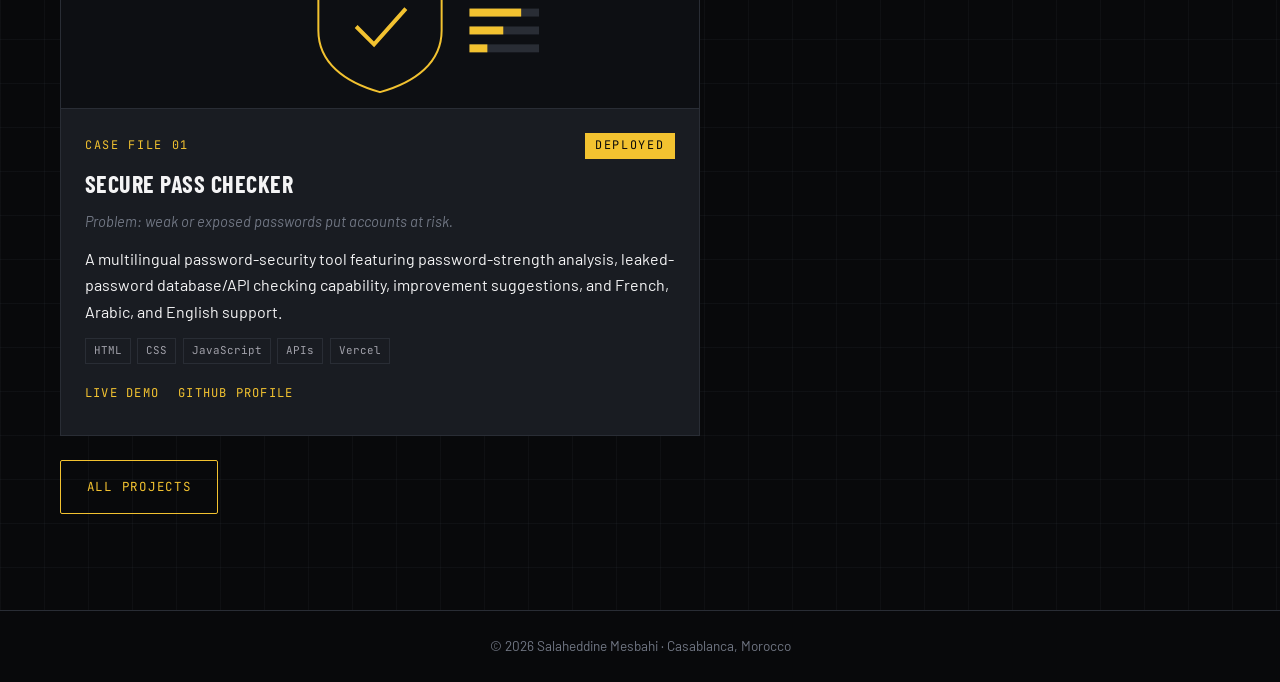
==== commit 411aae1b: "Add files via upload" ====
--- a/index.html
+++ b/index.html
@@ -1,474 +1,36 @@
 <!DOCTYPE html>
-<html lang="en">
-<head>
-<meta charset="utf-8">
-<meta name="viewport" content="width=device-width, initial-scale=1">
-<title>Salaheddine Mesbahi — Software Developer in Training · Cybersecurity Background</title>
-<meta name="description" content="Portfolio of Salaheddine Mesbahi, a software development student in Casablanca with a cybersecurity background.">
-<link rel="preconnect" href="https://fonts.googleapis.com">
-<link rel="preconnect" href="https://fonts.gstatic.com" crossorigin>
-<link href="https://fonts.googleapis.com/css2?family=Inter:wght@400;500;600;700&family=JetBrains+Mono:wght@400;500&display=swap" rel="stylesheet">
-<style>
-/* ===== Design tokens ===== */
-:root{
-  --bg:#09090F; --bg-2:#11111B; --surface:#171725; --border:#29283B;
-  --accent:#8B5CF6; --accent-2:#6366F1; --accent-soft:rgba(139,92,246,.14);
-  --text:#F5F3FF; --muted:#A1A1B5; --ok:#34d399;
-  --font:'Inter',system-ui,-apple-system,'Segoe UI',sans-serif;
-  --mono:'JetBrains Mono',ui-monospace,'SFMono-Regular',Menlo,monospace;
-  --s1:.25rem;--s2:.5rem;--s3:.75rem;--s4:1rem;--s5:1.5rem;--s6:2rem;--s7:3rem;--s8:5rem;--s9:7rem;
-  --r-sm:6px;--r-md:10px;--r-lg:14px;
-  --shadow:0 12px 40px -16px rgba(0,0,0,.7);
-  --glow:0 0 0 1px rgba(139,92,246,.35),0 18px 50px -20px rgba(139,92,246,.45);
-  --header-h:64px;
-}
-*{box-sizing:border-box;margin:0;padding:0}
-html{scroll-behavior:smooth;scroll-padding-top:calc(var(--header-h) + 16px)}
-@media (prefers-reduced-motion:reduce){html{scroll-behavior:auto}*{animation:none!important;transition:none!important}}
-body{background:var(--bg);color:var(--text);font-family:var(--font);line-height:1.65;font-size:1rem;-webkit-font-smoothing:antialiased;
-  background-image:radial-gradient(60rem 30rem at 85% -10%,rgba(99,102,241,.14),transparent 60%),radial-gradient(40rem 25rem at -10% 20%,rgba(139,92,246,.08),transparent 60%)}
-a{color:inherit;text-decoration:none}
-:focus-visible{outline:2px solid var(--accent);outline-offset:3px;border-radius:var(--r-sm)}
-.skip{position:absolute;left:-999px;top:8px;background:var(--accent);color:#fff;padding:var(--s2) var(--s4);border-radius:var(--r-sm);z-index:100}
-.skip:focus{left:8px}
-.wrap{width:min(1120px,100% - 2.5rem);margin-inline:auto}
-section{padding-block:var(--s8)}
-.eyebrow{font-family:var(--mono);font-size:.75rem;letter-spacing:.12em;text-transform:uppercase;color:var(--accent)}
-h2{font-size:clamp(1.75rem,4vw,2.5rem);line-height:1.15;letter-spacing:-.02em;margin:var(--s2) 0 var(--s6)}
-h3{font-size:1.15rem;letter-spacing:-.01em}
-p{color:var(--muted)}
-.mono{font-family:var(--mono)}
-
-/* ===== Header ===== */
-header.site{position:sticky;top:0;z-index:50;height:var(--header-h);background:rgba(9,9,15,.82);backdrop-filter:blur(12px);border-bottom:1px solid var(--border)}
-.bar{display:flex;align-items:center;justify-content:space-between;height:100%}
-.logo{font-family:var(--mono);font-weight:500;font-size:1.05rem}
-.logo span{color:var(--accent)}
-nav ul{display:flex;gap:var(--s5);list-style:none;align-items:center}
-nav a.link{font-size:.9rem;color:var(--muted);padding:var(--s2) 0;transition:color .2s}
-nav a.link:hover,nav a.link.active{color:var(--text)}
-.btn{display:inline-flex;align-items:center;gap:var(--s2);font:500 .9rem var(--font);padding:.65rem 1.1rem;border-radius:var(--r-md);border:1px solid var(--border);color:var(--text);background:transparent;cursor:pointer;transition:border-color .2s,background .2s,transform .2s}
-.btn:hover{border-color:var(--accent);background:var(--accent-soft)}
-.btn.primary{background:linear-gradient(135deg,var(--accent),var(--accent-2));border-color:transparent}
-.btn.primary:hover{transform:translateY(-1px);filter:brightness(1.1)}
-.btn.sm{padding:.45rem .85rem;font-size:.85rem}
-.menu-btn{display:none;background:none;border:1px solid var(--border);color:var(--text);width:42px;height:42px;border-radius:var(--r-md);cursor:pointer}
-.menu-btn svg{width:20px;height:20px}
-@media (max-width:760px){
-  .menu-btn{display:grid;place-items:center}
-  nav ul{position:absolute;top:var(--header-h);left:0;right:0;flex-direction:column;align-items:stretch;gap:0;background:var(--bg-2);border-bottom:1px solid var(--border);padding:var(--s3) 1.25rem var(--s5);display:none}
-  nav ul.open{display:flex}
-  nav li{border-bottom:1px solid var(--border)}
-  nav a.link{display:block;padding:var(--s4) 0;font-size:1rem}
-  nav li:last-child{border:0;padding-top:var(--s4)}
-}
-
-/* ===== Hero ===== */
-.hero{padding-block:var(--s8) var(--s9);position:relative}
-.hero-grid{display:grid;gap:var(--s7);align-items:center}
-@media (min-width:900px){.hero-grid{grid-template-columns:1.1fr .9fr}}
-.tag{display:inline-flex;align-items:center;gap:var(--s2);font-family:var(--mono);font-size:.78rem;color:var(--muted);border:1px solid var(--border);background:var(--bg-2);padding:.35rem .75rem;border-radius:999px}
-.pulse{width:7px;height:7px;border-radius:50%;background:var(--ok);box-shadow:0 0 0 0 rgba(52,211,153,.6);animation:pulse 2.4s infinite}
-@keyframes pulse{70%{box-shadow:0 0 0 8px rgba(52,211,153,0)}100%{box-shadow:0 0 0 0 rgba(52,211,153,0)}}
-.hero h1{font-size:clamp(2.6rem,7vw,4.6rem);line-height:1.04;letter-spacing:-.035em;margin:var(--s5) 0 var(--s3)}
-.hero .role{font-family:var(--mono);font-size:.9rem;color:var(--accent);margin-bottom:var(--s5)}
-.hero .headline{font-size:clamp(1.3rem,3vw,1.75rem);font-weight:600;letter-spacing:-.02em;margin-bottom:var(--s4);background:linear-gradient(90deg,var(--text),#C4B5FD);-webkit-background-clip:text;background-clip:text;color:transparent}
-.hero p.lead{max-width:34rem;font-size:1.05rem}
-.cta{display:flex;flex-wrap:wrap;gap:var(--s3);margin:var(--s6) 0 var(--s5)}
-.meta{display:flex;flex-wrap:wrap;gap:var(--s2) var(--s4);align-items:center;font-size:.85rem;color:var(--muted)}
-.chips{display:flex;flex-wrap:wrap;gap:var(--s2);margin-top:var(--s5)}
-.chip{font-family:var(--mono);font-size:.74rem;padding:.25rem .6rem;border-radius:var(--r-sm);border:1px solid var(--border);background:var(--bg-2);color:var(--muted)}
-.term{background:var(--bg-2);border:1px solid var(--border);border-radius:var(--r-lg);box-shadow:var(--shadow);overflow:hidden}
-.term-head{display:flex;gap:6px;padding:.7rem .9rem;border-bottom:1px solid var(--border);background:var(--surface)}
-.term-head i{width:9px;height:9px;border-radius:50%;background:var(--border)}
-.term pre{font-family:var(--mono);font-size:.8rem;line-height:1.8;padding:var(--s5);color:var(--muted);overflow-x:auto}
-.term .k{color:var(--accent)}.term .s{color:#a5b4fc}.term .c{color:#5b5b78}
-.cursor{display:inline-block;width:8px;height:1em;background:var(--accent);vertical-align:-2px;animation:blink 1.1s steps(2) infinite}
-@keyframes blink{50%{opacity:0}}
-
-/* ===== About ===== */
-.about{display:grid;gap:var(--s6)}
-@media (min-width:900px){.about{grid-template-columns:.8fr 1.2fr;gap:var(--s8)}}
-.about .text p+p{margin-top:var(--s4)}
-.about .text p{font-size:1.05rem}
-.about .text strong{color:var(--text);font-weight:500}
-
-/* ===== Skills ===== */
-.legend{display:flex;flex-wrap:wrap;gap:var(--s2) var(--s5);font-size:.82rem;color:var(--muted);margin:calc(var(--s5) * -1) 0 var(--s6)}
-.dot{display:inline-block;width:8px;height:8px;border-radius:50%;margin-right:var(--s2)}
-.d-use{background:var(--accent)}.d-build{background:transparent;border:2px solid var(--accent-2)}.d-study{background:var(--border);border:1px solid var(--muted)}
-.skills{display:grid;gap:var(--s4);grid-template-columns:repeat(auto-fit,minmax(260px,1fr))}
-.skill{background:var(--bg-2);border:1px solid var(--border);border-radius:var(--r-lg);padding:var(--s5)}
-.skill h3{font-size:.8rem;font-family:var(--mono);font-weight:500;color:var(--accent);text-transform:uppercase;letter-spacing:.1em;padding-bottom:var(--s3);margin-bottom:var(--s3);border-bottom:1px solid var(--border)}
-.skill ul{list-style:none;display:grid;gap:var(--s2)}
-.skill li{font-size:.95rem;display:flex;align-items:center}
-
-/* ===== Projects ===== */
-.projects{display:grid;gap:var(--s5)}
-@media (min-width:900px){.projects{grid-template-columns:repeat(2,1fr)}.p-feat{grid-column:1/-1}}
-.card{background:var(--bg-2);border:1px solid var(--border);border-radius:var(--r-lg);overflow:hidden;display:flex;flex-direction:column;transition:border-color .25s,transform .25s,box-shadow .25s}
-.card:hover{border-color:rgba(139,92,246,.5);transform:translateY(-3px)}
-.p-feat{background:linear-gradient(160deg,var(--surface),var(--bg-2) 60%);box-shadow:var(--glow);border-color:rgba(139,92,246,.4)}
-.p-feat{display:grid}
-@media (min-width:900px){.p-feat{grid-template-columns:1fr 1fr}}
-.visual{min-height:200px;border-bottom:1px solid var(--border);position:relative;display:grid;place-items:center;padding:var(--s5);background:var(--bg)}
-.p-feat .visual{min-height:280px;border-bottom:0}
-@media (min-width:900px){.p-feat .visual{border-right:1px solid var(--border)}}
-.body{padding:var(--s5);display:flex;flex-direction:column;gap:var(--s3);flex:1}
-.p-feat .body{padding:var(--s6);justify-content:center}
-.status{align-self:flex-start;font-family:var(--mono);font-size:.7rem;letter-spacing:.08em;text-transform:uppercase;padding:.25rem .6rem;border-radius:999px;border:1px solid var(--border);color:var(--muted)}
-.status.live{color:var(--ok);border-color:rgba(52,211,153,.4);background:rgba(52,211,153,.08)}
-.status.wip{color:#c4b5fd;border-color:rgba(139,92,246,.45);background:var(--accent-soft)}
-.purpose{color:var(--text);font-weight:500;font-size:.95rem}
-.body p{font-size:.93rem}
-.feat-list{list-style:none;display:grid;gap:var(--s1);font-size:.9rem;color:var(--muted)}
-.feat-list li::before{content:"›";color:var(--accent);margin-right:var(--s2);font-family:var(--mono)}
-.badges{display:flex;flex-wrap:wrap;gap:var(--s2);margin-top:auto;padding-top:var(--s2)}
-.links{display:flex;flex-wrap:wrap;gap:var(--s3);padding-top:var(--s2)}
-.note{font-size:.78rem;color:var(--muted);font-family:var(--mono)}
-/* visuals */
-.meter{width:min(280px,100%);font-family:var(--mono);font-size:.72rem;color:var(--muted)}
-.field{border:1px solid var(--border);background:var(--bg-2);border-radius:var(--r-md);padding:.7rem .9rem;display:flex;justify-content:space-between;align-items:center;letter-spacing:.3em}
-.field b{font-weight:400;letter-spacing:0;color:#5b5b78}
-.segs{display:grid;grid-template-columns:repeat(4,1fr);gap:5px;margin:var(--s3) 0}
-.segs i{height:6px;border-radius:3px;background:var(--border)}
-.segs i.on{background:linear-gradient(90deg,var(--accent-2),var(--accent))}
-.langs{display:flex;gap:var(--s2);margin-top:var(--s3)}
-.langs span{border:1px solid var(--border);padding:.15rem .5rem;border-radius:var(--r-sm)}
-.langs span.act{border-color:var(--accent);color:var(--text)}
-.rail svg{width:100%;max-width:300px;height:auto}
-.soc{width:min(280px,100%);display:grid;gap:var(--s3)}
-.soc .row{display:grid;grid-template-columns:8px 1fr 40px;gap:var(--s3);align-items:center}
-.soc .row i{width:8px;height:8px;border-radius:50%;background:var(--accent)}
-.soc .row s{height:6px;border-radius:3px;background:var(--border);text-decoration:none}
-.soc .row u{height:6px;border-radius:3px;background:var(--surface);text-decoration:none}
-.bars{display:flex;align-items:flex-end;gap:6px;height:56px;margin-top:var(--s3);border-bottom:1px solid var(--border)}
-.bars i{flex:1;background:linear-gradient(var(--accent-2),transparent);opacity:.5;border-radius:3px 3px 0 0}
-.nodes svg{width:100%;max-width:280px;height:auto}
-
-/* ===== Timeline ===== */
-.timeline{position:relative;list-style:none;display:grid;gap:var(--s6);padding-left:var(--s6)}
-.timeline::before{content:"";position:absolute;left:5px;top:6px;bottom:6px;width:1px;background:linear-gradient(var(--accent),var(--border))}
-.timeline li{position:relative}
-.timeline li::before{content:"";position:absolute;left:calc(var(--s6) * -1);top:.45rem;width:11px;height:11px;border-radius:50%;background:var(--bg);border:2px solid var(--accent)}
-.timeline .date{font-family:var(--mono);font-size:.78rem;color:var(--accent)}
-.timeline h3{margin:var(--s1) 0}
-.timeline .where{font-size:.9rem;color:var(--text)}
-.timeline p{font-size:.93rem;margin-top:var(--s2);max-width:34rem}
-@media (min-width:900px){
-  .timeline{grid-template-columns:repeat(3,1fr);padding:var(--s6) 0 0;gap:var(--s5)}
-  .timeline::before{left:0;right:0;top:5px;bottom:auto;width:auto;height:1px;background:linear-gradient(90deg,var(--accent),var(--border))}
-  .timeline li::before{left:0;top:-31px}
-}
-
-/* ===== Contact ===== */
-.contact{background:var(--bg-2);border:1px solid var(--border);border-radius:var(--r-lg);padding:clamp(1.5rem,5vw,3.5rem);display:grid;gap:var(--s6);background-image:radial-gradient(30rem 15rem at 100% 0,rgba(99,102,241,.14),transparent 70%)}
-@media (min-width:900px){.contact{grid-template-columns:1fr 1fr;align-items:center}}
-.contact h2{margin-bottom:var(--s3)}
-.c-list{list-style:none;display:grid;gap:var(--s3)}
-.c-list a,.c-list div{display:flex;justify-content:space-between;gap:var(--s3);padding:var(--s4);border:1px solid var(--border);border-radius:var(--r-md);background:var(--bg);transition:border-color .2s}
-.c-list a:hover{border-color:var(--accent)}
-.c-list .lab{font-family:var(--mono);font-size:.75rem;color:var(--accent);text-transform:uppercase;letter-spacing:.08em}
-.c-list .val{font-size:.9rem;color:var(--text);overflow-wrap:anywhere;text-align:right}
-footer{border-top:1px solid var(--border);padding-block:var(--s6);margin-top:var(--s8);font-size:.85rem;color:var(--muted)}
-footer .wrap{display:flex;flex-wrap:wrap;justify-content:space-between;gap:var(--s3)}
-
-/* reveal */
-.rv{opacity:0;transform:translateY(14px);transition:opacity .6s,transform .6s}
-.rv.in{opacity:1;transform:none}
-.no-js .rv{opacity:1;transform:none}
-
-/* ===== v2: security identity ===== */
-.sr-only{position:absolute;width:1px;height:1px;overflow:hidden;clip:rect(0 0 0 0);white-space:nowrap}
-.hero{isolation:isolate;overflow:hidden}
-.hero::before{content:"";position:absolute;inset:0;z-index:-2;background-image:linear-gradient(rgba(139,92,246,.07) 1px,transparent 1px),linear-gradient(90deg,rgba(139,92,246,.07) 1px,transparent 1px);background-size:48px 48px;-webkit-mask-image:radial-gradient(ellipse 70% 70% at 70% 40%,#000 20%,transparent 75%);mask-image:radial-gradient(ellipse 70% 70% at 70% 40%,#000 20%,transparent 75%)}
-.net{position:absolute;z-index:-1;right:-5%;top:2%;width:min(760px,95%);opacity:.55;pointer-events:none}
-.flow{animation:flow 14s linear infinite}
-@keyframes flow{to{stroke-dashoffset:-240}}
-.eyebrow::before{content:"> ";opacity:.7}
-.portrait{position:relative;margin:0 auto;width:min(340px,82%)}
-@media (min-width:900px){.portrait{width:min(400px,100%);margin-right:0}}
-.frame{position:relative;padding:3px;border-radius:var(--r-lg);background:linear-gradient(145deg,var(--accent),var(--accent-2) 45%,var(--border));box-shadow:var(--glow)}
-.frame img{display:block;width:100%;aspect-ratio:4/5;object-fit:cover;object-position:56% 34%;border-radius:calc(var(--r-lg) - 3px);background:var(--bg-2)}
-.portrait::before,.portrait::after{content:"";position:absolute;width:22px;height:22px;border:2px solid var(--accent);opacity:.8;z-index:2;pointer-events:none;transition:transform .3s}
-.portrait::before{top:-10px;left:-10px;border-right:0;border-bottom:0}
-.portrait::after{bottom:-10px;right:-10px;border-left:0;border-top:0}
-.portrait:hover::before{transform:translate(-3px,-3px)}.portrait:hover::after{transform:translate(3px,3px)}
-.float{position:absolute;z-index:3;font-size:.68rem;letter-spacing:.1em;padding:.35rem .65rem;border-radius:var(--r-sm);background:rgba(17,17,27,.88);backdrop-filter:blur(6px);border:1px solid var(--border);color:var(--muted);display:flex;align-items:center;gap:var(--s2)}
-.f1{top:7%;left:-6%;color:var(--text)}.f2{bottom:22%;right:-5%;color:var(--accent);font-size:.85rem}.f3{bottom:5%;left:-5%}
-@media (max-width:420px){.f1{left:-2%}.f2{right:-2%}.f3{left:-2%}}
-.grp{grid-column:1/-1;font-size:.78rem;color:var(--muted);margin-top:var(--s3)}
-.grp:first-child{margin-top:0}
-.grp.sec-grp{color:#a5b4fc;margin-top:var(--s5)}
-.skill h3::before{content:"</>";margin-right:var(--s2);opacity:.6;letter-spacing:0}
-.skill.sec h3::before{content:none}
-.skill .ic{width:16px;height:16px;margin-right:var(--s2);vertical-align:-2px}
-.skill{transition:border-color .25s,transform .25s}
-.skill:hover{border-color:rgba(139,92,246,.45);transform:translateY(-2px)}
-.skill.sec{grid-column:1/-1;border-color:rgba(99,102,241,.45);background:linear-gradient(135deg,rgba(99,102,241,.10),var(--bg-2) 55%)}
-.skill.sec h3{color:#a5b4fc}
-@media (min-width:640px){.skill.sec ul{grid-template-columns:repeat(2,1fr)}}
-@media (min-width:900px){.skill.sec ul{grid-template-columns:repeat(3,1fr)}}
-.card{position:relative}
-.card::before{content:"";position:absolute;left:0;top:0;height:2px;width:100%;background:linear-gradient(90deg,var(--accent),var(--accent-2));transform:scaleX(0);transform-origin:left;transition:transform .4s;z-index:2}
-.card:hover::before{transform:scaleX(1)}
-.chip{transition:border-color .2s,color .2s}.chip:hover{border-color:var(--accent);color:var(--text)}
-.mhead{display:flex;align-items:center;gap:var(--s2);margin-bottom:var(--s2);color:var(--text)}
-.shield{width:20px;height:20px;color:var(--accent)}
-</style>
-</head>
-<body class="no-js">
-<a class="skip" href="#main">Skip to content</a>
-
-<header class="site">
-  <div class="wrap bar">
-    <a class="logo" href="#top" aria-label="Salaheddine Mesbahi — home">SM<span>.</span></a>
-    <button class="menu-btn" id="menuBtn" aria-expanded="false" aria-controls="menu" aria-label="Toggle navigation menu">
-      <svg viewBox="0 0 24 24" fill="none" stroke="currentColor" stroke-width="2" stroke-linecap="round" aria-hidden="true"><path d="M4 7h16M4 12h16M4 17h16"/></svg>
-    </button>
-    <nav aria-label="Primary">
-      <ul id="menu">
-        <li><a class="link" href="#about">About</a></li>
-        <li><a class="link" href="#skills">Skills</a></li>
-        <li><a class="link" href="#projects">Projects</a></li>
-        <li><a class="link" href="#journey">Journey</a></li>
-        <li><a class="link" href="#contact">Contact</a></li>
-        <li><a class="btn primary sm" href="#contact">Let’s talk</a></li>
-      </ul>
-    </nav>
-  </div>
-</header>
-
-<main id="main">
-<!-- HERO -->
-<section class="hero" id="top" style="padding-top:var(--s8)">
-  <svg class="net" viewBox="0 0 600 400" fill="none" aria-hidden="true" focusable="false">
-    <g stroke="#6366F1" stroke-opacity=".35"><path d="M40 80 L160 150 L280 60 L420 140 L560 70 M160 150 L200 290 L340 250 L420 140 M340 250 L520 320 M200 290 L90 340"/></g>
-    <g stroke="#8B5CF6" stroke-opacity=".5" stroke-dasharray="4 8" class="flow"><path d="M40 80 L160 150 L280 60 L420 140"/></g>
-    <g fill="#09090F" stroke="#8B5CF6" stroke-opacity=".6" stroke-width="1.5"><circle cx="40" cy="80" r="4"/><circle cx="160" cy="150" r="5"/><circle cx="280" cy="60" r="4"/><circle cx="420" cy="140" r="5"/><circle cx="560" cy="70" r="4"/><circle cx="200" cy="290" r="4"/><circle cx="340" cy="250" r="5"/><circle cx="520" cy="320" r="4"/><circle cx="90" cy="340" r="4"/></g>
-  </svg>
-  <div class="wrap hero-grid">
-    <div>
-      <span class="tag"><span class="pulse" aria-hidden="true"></span>Learning and building · Casablanca, Morocco</span>
-      <h1>Salaheddine Mesbahi</h1>
-      <p class="role">Software Developer in Training · Cybersecurity Background</p>
-      <p class="headline">Building software with security at its core.</p>
-      <p class="lead">I’m a software development student with a cybersecurity background, exploring backend engineering, secure applications, and practical security tooling.</p>
-      <div class="cta">
-        <a class="btn primary" href="#projects">Explore My Projects</a>
-        <a class="btn" href="#contact">Get in Touch</a>
-      </div>
-      <div class="chips" aria-label="Selected technologies">
-        <span class="chip">JavaScript</span><span class="chip">Node.js</span><span class="chip">Python</span><span class="chip">FastAPI</span><span class="chip">PostgreSQL</span><span class="chip">Git</span>
-      </div>
-    </div>
-    <figure class="portrait">
-      <div class="frame"><img src="[data-uri]" alt="Pixel-art profile picture of Salaheddine Mesbahi wearing teal headphones and a black hoodie, coding at a desk" width="736" height="736" fetchpriority="high"></div>
-      <span class="float f1 mono" aria-hidden="true"><span class="pulse"></span>SYSTEM ONLINE</span>
-      <span class="float f2 mono" aria-hidden="true">&lt;/&gt;</span>
-      <span class="float f3 mono" aria-hidden="true">01 · ENCRYPTED</span>
-      <figcaption class="sr-only">Salaheddine Mesbahi</figcaption>
-    </figure>
-  </div>
-</section>
-
-<!-- ABOUT -->
-<section id="about">
-  <div class="wrap about">
-    <div class="rv"><span class="eyebrow">01 — About</span><h2>From securing systems to building software.</h2></div>
-    <div class="text rv">
-      <p>I graduated in 2026 with a Bac+2-level qualification in Digital Infrastructure, specializing in Cybersecurity, from CMC Casablanca-Settat. That training taught me to look at systems the way an attacker might: <strong>where can this break, and what happens when it does?</strong> Since September 2026 I’ve been studying software development at YouCode, turning that mindset into code.</p>
-      <p>I learn best by building. I’m drawn to backend systems, secure application development, and small security tools that solve a real problem, and I’d rather ship a modest project and learn from it than only read about a topic. I’m looking to grow into secure, reliable software engineering, one practical project at a time.</p>
-    </div>
-  </div>
-</section>
-
-<!-- SKILLS -->
-<section id="skills">
-  <div class="wrap">
-    <span class="eyebrow">02 — Skills</span>
-    <h2>Tools I work with and am growing into.</h2>
-    <div class="legend" aria-label="Legend">
-      <span><span class="dot d-use"></span>Used in projects</span>
-      <span><span class="dot d-build"></span>Building with now</span>
-      <span><span class="dot d-study"></span>Studied / foundations</span>
-    </div>
-    <div class="skills">
-      <p class="grp mono">// software development · build</p>
-      <div class="skill rv"><h3>Programming</h3><ul>
-        <li><span class="dot d-use"></span>JavaScript</li><li><span class="dot d-build"></span>Python</li></ul></div>
-      <div class="skill rv"><h3>Front-end Development</h3><ul>
-        <li><span class="dot d-use"></span>HTML5</li><li><span class="dot d-use"></span>CSS3</li><li><span class="dot d-build"></span>Tailwind CSS</li></ul></div>
-      <div class="skill rv"><h3>Backend and APIs</h3><ul>
-        <li><span class="dot d-use"></span>Node.js</li><li><span class="dot d-build"></span>FastAPI</li><li><span class="dot d-build"></span>REST APIs</li></ul></div>
-      <div class="skill rv"><h3>Databases and Real-Time</h3><ul>
-        <li><span class="dot d-build"></span>PostgreSQL</li><li><span class="dot d-build"></span>SQLAlchemy</li><li><span class="dot d-build"></span>WebSockets</li></ul></div>
-            <div class="skill rv"><h3>Tools and Workflow</h3><ul>
-        <li><span class="dot d-use"></span>Git &amp; GitHub</li><li><span class="dot d-use"></span>Vercel</li><li><span class="dot d-use"></span>Linux</li><li><span class="dot d-use"></span>Visual Studio Code</li></ul></div>
-      <p class="grp mono sec-grp">// cybersecurity · protect</p>
-      <div class="skill sec rv"><h3><svg class="ic" viewBox="0 0 24 24" fill="none" stroke="currentColor" stroke-width="1.8" stroke-linejoin="round" aria-hidden="true"><path d="M12 3l7 3v5c0 4.5-3 8-7 10-4-2-7-5.500-7-10V6z"/><path d="M9 12l2 2 4-4"/></svg>Cybersecurity</h3><ul>
-        <li><span class="dot d-study"></span>Cybersecurity fundamentals</li><li><span class="dot d-study"></span>Networking fundamentals</li><li><span class="dot d-study"></span>Penetration-testing concepts</li><li><span class="dot d-study"></span>Digital forensics</li><li><span class="dot d-build"></span>Application security</li><li><span class="dot d-build"></span>Security automation</li></ul></div>
-    </div>
-  </div>
-</section>
-
-<!-- PROJECTS -->
-<section id="projects">
-  <div class="wrap">
-    <span class="eyebrow">03 — Projects</span>
-    <h2>Things I’m building to learn.</h2>
-    <div class="projects">
-
-      <article class="card p-feat rv">
-        <div class="visual" aria-hidden="true">
-          <div class="meter">
-            <div class="mhead"><svg class="shield" viewBox="0 0 24 24" fill="none" stroke="currentColor" stroke-width="1.6" stroke-linejoin="round"><path d="M12 3l7 3v5c0 4.5-3 8-7 10-4-2-7-5.500-7-10V6z"/><path d="M9 12l2 2 4-4"/></svg>password_strength</div>
-            <div class="field"><span>••••••••••</span><b>illustrative</b></div>
-            <div class="segs"><i class="on"></i><i class="on"></i><i class="on"></i><i></i></div>
-            <div style="display:flex;justify-content:space-between"><span>strength · exposure check · tips</span></div>
-            <div class="langs"><span>EN</span><span class="act">FR</span><span>AR</span></div>
-          </div>
-        </div>
-        <div class="body">
-          <span class="status live">Deployed</span>
-          <h3>Secure Pass Checker</h3>
-          <p class="purpose">Understand how strong a password is and how to improve it.</p>
-          <p>A multilingual password-security tool that helps users assess password strength, identify potential exposure risks, and discover ways to improve their passwords.</p>
-          <ul class="feat-list">
-            <li>Password-strength analysis</li>
-            <li>Leaked-password database/API checking capability</li>
-            <li>Suggestions for improving password security</li>
-            <li>French, Arabic, and English support</li>
-          </ul>
-          <div class="badges"><span class="chip">HTML</span><span class="chip">CSS</span><span class="chip">JavaScript</span><span class="chip">APIs</span><span class="chip">Vercel</span></div>
-          <div class="links">
-            <a class="btn primary sm" href="https://secure-pass-checker.vercel.app/" target="_blank" rel="noopener noreferrer">View live demo ↗<span class="sr" style="position:absolute;left:-999px"> (opens in new tab)</span></a>
-            <a class="btn sm" href="https://github.com/Lucasmesbahi" target="_blank" rel="noopener noreferrer">GitHub profile ↗</a>
-          </div>
-          <p class="note">Visual is illustrative; no real passwords or scan results shown.</p>
-        </div>
-      </article>
-
-      <article class="card rv">
-        <div class="visual rail" aria-hidden="true">
-          <svg viewBox="0 0 300 90" fill="none" stroke="currentColor">
-            <path d="M15 55 H110 L140 25 H285" stroke="#29283B" stroke-width="3" stroke-linecap="round"/>
-            <path d="M15 55 H110 L140 25 H285" stroke="#8B5CF6" stroke-width="1.5" stroke-dasharray="5 7"/>
-            <circle cx="15" cy="55" r="6" fill="#09090F" stroke="#8B5CF6" stroke-width="2"/>
-            <circle cx="110" cy="55" r="6" fill="#09090F" stroke="#6366F1" stroke-width="2"/>
-            <circle cx="215" cy="25" r="6" fill="#09090F" stroke="#6366F1" stroke-width="2"/>
-            <circle cx="285" cy="25" r="6" fill="#8B5CF6"/>
-            <text x="15" y="78" fill="#A1A1B5" font-family="JetBrains Mono,monospace" font-size="9" stroke="none">$ node railway.js</text>
-          </svg>
-        </div>
-        <div class="body">
-          <span class="status">Project</span>
-          <h3>Railway Manager</h3>
-          <p class="purpose">Practicing programming logic through a command-line app.</p>
-          <p>A JavaScript project focused on railway-related management workflows, built to practice programming logic, functions, data handling, and command-line interaction.</p>
-          <div class="badges"><span class="chip">JavaScript</span><span class="chip">Node.js</span><span class="chip">prompt-sync</span></div>
-          <div class="links"><a class="btn sm" href="https://github.com/Lucasmesbahi" target="_blank" rel="noopener noreferrer">GitHub profile ↗</a></div>
-        </div>
-      </article>
-
-      <article class="card rv">
-        <div class="visual" aria-hidden="true">
-          <div class="soc"><div class="mono" style="font-size:.7rem;color:var(--muted);display:flex;justify-content:space-between"><span>monitoring · concept</span><span>planned layout</span></div>
-            <div class="row"><i></i><s></s><u></u></div>
-            <div class="row"><i style="background:var(--accent-2)"></i><s style="width:70%"></s><u></u></div>
-            <div class="row"><i></i><s style="width:85%"></s><u></u></div>
-            <div class="bars"><i style="height:30%"></i><i style="height:55%"></i><i style="height:40%"></i><i style="height:80%"></i><i style="height:50%"></i><i style="height:65%"></i><i style="height:35%"></i></div>
-          </div>
-        </div>
-        <div class="body">
-          <span class="status wip">In progress</span>
-          <h3>Mini SOC Platform</h3>
-          <p class="purpose">Exploring security-event monitoring in a lightweight dashboard.</p>
-          <p>A personal cybersecurity project exploring how a lightweight Security Operations Center dashboard could help visualize security events and support incident-analysis workflows. Early-stage: features are still being built.</p>
-          <div class="badges"><span class="chip">Python</span><span class="chip">FastAPI</span><span class="chip">SQLAlchemy</span><span class="chip">PostgreSQL</span><span class="chip">WebSockets</span><span class="chip">Chart.js</span></div>
-          <div class="links"><a class="btn sm" href="https://github.com/Lucasmesbahi" target="_blank" rel="noopener noreferrer">GitHub profile ↗</a></div>
-          <p class="note">Visual is abstract; not real data.</p>
-        </div>
-      </article>
-
-      <article class="card rv">
-        <div class="visual nodes" aria-hidden="true">
-          <svg viewBox="0 0 280 120" fill="none">
-            <g stroke="#29283B" stroke-width="1.5"><path d="M40 60 L110 25 L180 60 L240 30 M110 25 L110 95 L180 60 M40 60 L110 95"/></g>
-            <g stroke="#8B5CF6" stroke-dasharray="4 5"><path d="M180 60 L240 90"/></g>
-            <g fill="#09090F" stroke="#6366F1" stroke-width="2"><circle cx="40" cy="60" r="7"/><circle cx="110" cy="25" r="7"/><circle cx="110" cy="95" r="7"/><circle cx="180" cy="60" r="7"/><circle cx="240" cy="30" r="7"/></g>
-            <circle cx="240" cy="90" r="16" stroke="#6366F1" stroke-opacity=".3"/><circle cx="240" cy="90" r="26" stroke="#6366F1" stroke-opacity=".15"/><circle cx="240" cy="90" r="7" fill="none" stroke="#8B5CF6" stroke-width="2" stroke-dasharray="3 3"/>
-          </svg>
-        </div>
-        <div class="body">
-          <span class="status">Planned</span>
-          <h3>Smart Internal Threat Detector</h3>
-          <p class="purpose">Exploring how telemetry could help spot unusual internal activity.</p>
-          <p>A proposed security-analysis project exploring how application telemetry and machine-learning techniques could help identify potentially suspicious internal activity. Not yet implemented.</p>
-          <div class="badges"><span class="chip">Python</span><span class="chip">FastAPI</span><span class="chip">PostgreSQL</span><span class="chip">ML techniques</span></div>
-        </div>
-      </article>
-    </div>
-  </div>
-</section>
-
-<!-- JOURNEY -->
-<section id="journey">
-  <div class="wrap">
-    <span class="eyebrow">04 — Journey</span>
-    <h2>Where I’ve been and where I’m heading.</h2>
-    <ol class="timeline">
-      <li class="rv"><span class="date">2024 – 2026</span><h3>Digital Infrastructure, Cybersecurity</h3><div class="where">CMC Casablanca-Settat, Morocco</div><p>Studied digital infrastructure with a specialization in cybersecurity.</p></li>
-      <li class="rv"><span class="date">September 2026 – Present</span><h3>Software Development</h3><div class="where">YouCode, Morocco</div><p>Developing programming and web-development skills through practical learning and project work.</p></li>
-      <li class="rv"><span class="date">Ongoing</span><h3>Personal Projects</h3><div class="where">Self-directed</div><p>Exploring the intersection of software engineering and cybersecurity through practical applications and security-focused development ideas.</p></li>
-    </ol>
-  </div>
-</section>
-
-<!-- CONTACT -->
-<section id="contact" style="padding-bottom:0">
-  <div class="wrap">
-    <div class="contact rv">
-      <div>
-        <span class="eyebrow">05 — Contact</span>
-        <h2>Let’s connect.</h2>
-        <p>I’m happy to talk about software development, cybersecurity, technical collaboration, and relevant junior opportunities.</p>
-      </div>
-      <ul class="c-list">
-        <li><a href="mailto:Mesbahi0126@gmail.com"><span class="lab">Email</span><span class="val">Mesbahi0126@gmail.com</span></a></li>
-        <li><a href="https://github.com/Lucasmesbahi" target="_blank" rel="noopener noreferrer"><span class="lab">GitHub</span><span class="val">github.com/Lucasmesbahi</span></a></li>
-        <li><a href="https://www.linkedin.com/in/salaheddine-mesbahi-609ba8222/" target="_blank" rel="noopener noreferrer"><span class="lab">LinkedIn</span><span class="val">salaheddine-mesbahi</span></a></li>
-        <li><div><span class="lab">Location</span><span class="val">Casablanca, Morocco</span></div></li>
-      </ul>
-    </div>
-  </div>
-</section>
-</main>
-
-<footer>
-  <div class="wrap">
-    <span>© <span id="yr">2026</span> Salaheddine Mesbahi</span>
-    <span class="mono">Software Development + Cybersecurity</span>
-  </div>
-</footer>
-
-<script>
-(function(){
-  document.body.classList.remove('no-js');
-  var yr=document.getElementById('yr'); if(yr) yr.textContent=new Date().getFullYear();
-  var btn=document.getElementById('menuBtn'), menu=document.getElementById('menu');
-  function setMenu(open){menu.classList.toggle('open',open);btn.setAttribute('aria-expanded',String(open));}
-  btn.addEventListener('click',function(){setMenu(!menu.classList.contains('open'));});
-  menu.addEventListener('click',function(e){if(e.target.closest('a'))setMenu(false);});
-  document.addEventListener('keydown',function(e){if(e.key==='Escape'){setMenu(false);btn.focus();}});
-  if('IntersectionObserver' in window){
-    var io=new IntersectionObserver(function(es){es.forEach(function(e){if(e.isIntersecting){e.target.classList.add('in');io.unobserve(e.target);}});},{threshold:.12});
-    document.querySelectorAll('.rv').forEach(function(el){io.observe(el);});
-    var links=[].slice.call(document.querySelectorAll('nav a.link'));
-    var so=new IntersectionObserver(function(es){es.forEach(function(e){if(e.isIntersecting){links.forEach(function(l){var on=l.getAttribute('href')==='#'+e.target.id;l.classList.toggle('active',on);if(on)l.setAttribute('aria-current','true');else l.removeAttribute('aria-current');});}});},{rootMargin:'-45% 0px -50% 0px'});
-    ['about','skills','projects','journey','contact'].forEach(function(id){var s=document.getElementById(id);if(s)so.observe(s);});
-  } else {document.querySelectorAll('.rv').forEach(function(el){el.classList.add('in');});}
-})();
-</script>
-</body>
-</html>
+<html lang="en"><head><meta charset="utf-8"><meta name="viewport" content="width=device-width, initial-scale=1, viewport-fit=cover">
+<title>Home | Salaheddine Mesbahi</title><meta name="description" content="Salaheddine Mesbahi, software development and cybersecurity, Casablanca, Morocco.">
+<link rel="icon" href="data:,">
+<link rel="preconnect" href="https://fonts.googleapis.com"><link rel="preconnect" href="https://fonts.gstatic.com" crossorigin>
+<link href="https://fonts.googleapis.com/css2?family=Barlow:wght@400;500;600&family=Barlow+Condensed:wght@500;600;700&family=JetBrains+Mono:wght@400;500&display=swap" rel="stylesheet">
+<link rel="stylesheet" href="css/style.css"></head>
+<body><svg width="0" height="0" style="position:absolute" aria-hidden="true"><symbol id="bat" viewBox="0 0 100 50"><path d="M50 12 54 3 57 13C67 9 82 7 99 1 93 11 91 19 87 28 82 23 76 24 72 30 68 26 62 28 58 36L54 28C52 34 51 42 50 49 49 42 48 34 46 28L42 36C38 28 32 26 28 30 24 24 18 24 13 28 9 19 7 11 1 1 18 7 33 9 43 13L46 3Z"/></symbol><symbol id="skyline" viewBox="0 0 1200 200" preserveAspectRatio="none"><path d="M0 200V120h40V90h30v30h20V60l10-30 10 30v60h30V100h40V70h24V40l8-28 8 28v30h30v50h40V90h50v30h26V50l10-40 10 40v70h40V110h60V80h30V30l10-26 10 26v50h30v40h50V100h44V60h26V20l8-20 8 20v40h26v50h60V90h40V50l10-36 10 36v40h30v30h50V80h36V40l8-30 8 30v40h36v50h50V100h40V70h30V30l10-28 10 28v40h30v40h40V120h60v80Z"/></symbol></svg>
+<div class="veil" aria-hidden="true"></div>
+<div class="tr" aria-hidden="true"><i></i><svg class="tb" viewBox="0 0 100 50"><use href="#bat"/></svg></div>
+<header><div class="wrap nav"><a class="logo" href="index.html" aria-label="Salaheddine Mesbahi, home">SM<b>.</b></a>
+<button class="burger" aria-label="Open menu" aria-expanded="false" aria-controls="menu"><span></span><span></span><span></span></button>
+<nav aria-label="Primary"><ul id="menu"><li><a href="about.html">About</a></li><li><a href="skills.html">Skills</a></li><li><a href="projects.html">Projects</a></li><li><a href="journey.html">Journey</a></li><li><a href="contact.html">Contact</a></li></ul></nav></div></header>
+<main><section class="home"><div class="sky always" aria-hidden="true"><div class="beam"></div><div class="rain"></div><svg class="city" viewBox="0 0 1200 200" preserveAspectRatio="none"><use href="#skyline"/></svg><div class="fog"></div><i class="lt" style="left:34%;bottom:12%;animation-delay:0.4s"></i><i class="lt" style="left:54%;bottom:18%;animation-delay:0.6s"></i><i class="lt" style="left:12%;bottom:3%;animation-delay:1.6s"></i><i class="lt" style="left:41%;bottom:4%;animation-delay:0.9s"></i><i class="lt" style="left:72%;bottom:14%;animation-delay:1.1s"></i><i class="lt" style="left:26%;bottom:6%;animation-delay:1.0s"></i><i class="lt" style="left:7%;bottom:23%;animation-delay:3.2s"></i><i class="lt" style="left:38%;bottom:9%;animation-delay:0.7s"></i><div class="bat" style="--f:fa;--d:22s;--l:2s;--s:0.7;--o:0.7;--k:0.42s"><svg viewBox="0 0 100 50"><use href="#bat"/></svg></div><div class="bat" style="--f:fb;--d:30s;--l:9s;--s:1.1;--o:0.9;--k:0.55s"><svg viewBox="0 0 100 50"><use href="#bat"/></svg></div><div class="bat g" style="--f:fc;--d:34s;--l:15s;--s:0.5;--o:0.55;--k:0.4s"><svg viewBox="0 0 100 50"><use href="#bat"/></svg></div><div class="bat" style="--f:fa;--d:38s;--l:20.5s;--s:0.4;--o:0.6;--k:0.38s"><svg viewBox="0 0 100 50"><use href="#bat"/></svg></div><div class="bat" style="--f:fa;--d:38s;--l:21.5s;--s:0.35;--o:0.55;--k:0.36s"><svg viewBox="0 0 100 50"><use href="#bat"/></svg></div><div class="bat" style="--f:fb;--d:27s;--l:24s;--s:0.5;--o:0.65;--k:0.45s"><svg viewBox="0 0 100 50"><use href="#bat"/></svg></div><div class="bat" style="--f:fb;--d:27s;--l:24.8s;--s:0.42;--o:0.6;--k:0.4s"><svg viewBox="0 0 100 50"><use href="#bat"/></svg></div></div>
+<div class="wrap hero"><div>
+<div class="gline"></div>
+<p class="mono fx" style="--t:.9s;margin-top:1.2rem">Software Development × Cybersecurity</p>
+<h1 class="fx" style="--t:1.1s">Building secure systems. <em>Working in the shadows.</em></h1>
+<p class="name fx" style="--t:1.3s">Salaheddine Mesbahi</p>
+<p class="lead fx" style="--t:1.4s">I’m a software development student with a cybersecurity background, building practical applications and exploring the intersection of secure software engineering and digital security.</p>
+<div class="cta fx" style="--t:1.6s"><a class="btn p" href="projects.html">Explore projects</a><a class="btn s" href="contact.html">Contact me</a></div>
+<p class="mono mut fx" style="--t:1.7s;margin-bottom:1rem">Casablanca, Morocco</p>
+<div class="tags fx" style="--t:1.8s" aria-hidden="true"><span>SYSTEM ONLINE</span><span>DEVELOP</span><span>SECURE</span><span>IMPROVE</span></div></div>
+<figure class="stage auto" style="margin:0"><svg class="ring" viewBox="0 0 100 100" aria-hidden="true"><circle cx="50" cy="50" r="49" fill="none" stroke="#F2C230" stroke-width=".25" stroke-dasharray="1 3"/><path d="M50 1a49 49 0 0 1 34 14" fill="none" stroke="#F2C230" stroke-width=".6"/></svg>
+<div class="back"></div><div class="sil"></div>
+<div class="float"><div class="tilt"><img src="img/profile.jpg" width="900" height="1117" alt="Portrait of Salaheddine Mesbahi in a dark armored suit against a rainy Gotham-style skyline"><div class="rim"></div><div class="light"></div><div class="sweep"></div></div><i class="br a"></i><i class="br b"></i></div></figure>
+</div></section>
+<section class="grid-bg" style="padding:4rem 0 6rem"><div class="sky once" aria-hidden="true"><div class="bat g" style="--f:fb;--d:16s;--l:0.3s;--s:0.55;--o:0.5;--k:0.5s"><svg viewBox="0 0 100 50"><use href="#bat"/></svg></div><div class="bat" style="--f:fa;--d:20s;--l:2.5s;--s:0.45;--o:0.6;--k:0.5s"><svg viewBox="0 0 100 50"><use href="#bat"/></svg></div></div>
+<div class="wrap"><h2>Featured project</h2><div class="proj" style="grid-template-columns:minmax(0,640px)"><article class="card"><div class="vis" aria-hidden="true"><svg viewBox="0 0 400 170"><path d="M200 24 262 46v46c0 32-26 52-62 62-36-10-62-30-62-62V46Z" fill="none" stroke="#F2C230" stroke-width="2"/><path d="m176 88 18 18 32-36" fill="none" stroke="#F2C230" stroke-width="4"/><g fill="#292D35"><rect x="290" y="70" width="70" height="8"/><rect x="290" y="88" width="70" height="8"/><rect x="290" y="106" width="70" height="8"/></g><g fill="#F2C230"><rect x="290" y="70" width="52" height="8"/><rect x="290" y="88" width="34" height="8"/><rect x="290" y="106" width="18" height="8"/></g></svg></div>
+<div class="pb"><div class="stat"><span class="mono">Case file 01</span><span class="mono pill d">Deployed</span></div><h3>Secure Pass Checker</h3>
+<p class="prob">Problem: weak or exposed passwords put accounts at risk.</p>
+<p>A multilingual password-security tool featuring password-strength analysis, leaked-password database/API checking capability, improvement suggestions, and French, Arabic, and English support.</p>
+<div class="bd"><span>HTML</span><span>CSS</span><span>JavaScript</span><span>APIs</span><span>Vercel</span></div>
+<div class="lnks"><a href="https://secure-pass-checker.vercel.app/" target="_blank" rel="noopener">Live demo</a><a href="https://github.com/Lucasmesbahi" target="_blank" rel="noopener">GitHub profile</a></div></div></article></div><p style="margin-top:1.5rem"><a class="btn s" href="projects.html">All projects</a></p></div></section></main>
+<footer>© 2026 Salaheddine Mesbahi · Casablanca, Morocco</footer>
+<script src="js/main.js" defer></script></body></html>
--- a/css/style.css
+++ b/css/style.css
@@ -0,0 +1,139 @@
+:root{--bg:#08090B;--bg2:#111318;--surf:#191C22;--tx:#F4F4F5;--tx2:#A1A1AA;--metal:#717784;--gold:#F2C230;--gold2:#D9A91E;--bd:#292D35;
+--f-head:"Barlow Condensed","Arial Narrow",Impact,sans-serif;--f-body:"Barlow",system-ui,-apple-system,"Segoe UI",sans-serif;--f-mono:"JetBrains Mono",ui-monospace,Menlo,monospace;
+--glow:0 0 60px rgba(242,194,48,.18);--max:1160px}
+*{box-sizing:border-box;margin:0}
+html{color-scheme:dark;background:var(--bg);scroll-behavior:smooth}
+body{font-family:var(--f-body);background:var(--bg);color:var(--tx);line-height:1.65;overflow-x:hidden;min-height:100vh;display:flex;flex-direction:column;padding-bottom:env(safe-area-inset-bottom,0)}
+main{flex:1}
+a{color:inherit}
+:focus-visible{outline:2px solid var(--gold);outline-offset:3px;border-radius:2px}
+.wrap{width:min(var(--max),100% - 2.5rem);margin-inline:auto;position:relative;z-index:3}
+section{position:relative;overflow:hidden;padding:7.5rem 0 5rem}
+h1,h2,h3{font-family:var(--f-head);text-transform:uppercase;letter-spacing:.02em;line-height:1.02;font-weight:700}
+h2{font-size:clamp(2.2rem,5vw,3.6rem);margin-bottom:1.5rem}
+h2::after{content:"";display:block;width:64px;height:2px;background:var(--gold);margin-top:.8rem;transform-origin:left;animation:draw 1s .4s both}
+.mono{font-family:var(--f-mono);font-size:.74rem;letter-spacing:.14em;text-transform:uppercase;color:var(--gold)}
+.mut{color:var(--tx2)}.lead{max-width:56ch;color:var(--tx2);font-size:1.08rem}
+.grid-bg{background-image:linear-gradient(rgba(113,119,132,.07) 1px,transparent 1px),linear-gradient(90deg,rgba(113,119,132,.07) 1px,transparent 1px);background-size:44px 44px}
+header{position:fixed;inset:0 0 auto;z-index:50;background:rgba(8,9,11,.82);backdrop-filter:blur(10px);border-bottom:1px solid var(--bd);padding-top:env(safe-area-inset-top,0)}
+.nav{display:flex;align-items:center;justify-content:space-between;height:64px}
+.logo{font-family:var(--f-head);font-weight:700;font-size:1.6rem;text-decoration:none;letter-spacing:.04em}.logo b{color:var(--gold)}
+nav ul{display:flex;gap:2rem;list-style:none;padding:0}
+nav a{font-family:var(--f-mono);font-size:.74rem;letter-spacing:.14em;text-transform:uppercase;text-decoration:none;color:var(--tx2);position:relative;padding:.4rem 0}
+nav a::after{content:"";position:absolute;left:0;bottom:0;height:1px;width:100%;background:var(--gold);transform:scaleX(0);transform-origin:left;transition:transform .3s}
+nav a:hover,nav a[aria-current]{color:var(--tx)}nav a:hover::after,nav a[aria-current]::after{transform:scaleX(1)}
+.burger{display:none;background:none;border:1px solid var(--bd);color:var(--tx);width:44px;height:44px;cursor:pointer;border-radius:3px}
+.burger span{display:block;width:20px;height:2px;background:currentColor;margin:5px auto}
+.cta{display:flex;flex-wrap:wrap;gap:1rem;margin:2rem 0 1.5rem}
+.btn{font-family:var(--f-mono);font-size:.78rem;letter-spacing:.14em;text-transform:uppercase;text-decoration:none;padding:1rem 1.6rem;border:1px solid var(--gold);min-height:48px;display:inline-flex;align-items:center;border-radius:2px;transition:background .3s,box-shadow .3s}
+.btn.p{background:var(--gold);color:#0a0a0a;font-weight:500}.btn.p:hover{background:var(--gold2);animation:pulse .9s}
+.btn.s{color:var(--gold)}.btn.s:hover{background:rgba(242,194,48,.1)}
+@keyframes pulse{0%{box-shadow:0 0 0 0 rgba(242,194,48,.55)}100%{box-shadow:0 0 0 18px rgba(242,194,48,0)}}
+.sky{position:absolute;inset:0;pointer-events:none;overflow:hidden;z-index:1}
+.beam{position:absolute;top:-10%;left:58%;width:34vw;height:120%;background:linear-gradient(180deg,rgba(242,194,48,.14),transparent 70%);transform-origin:top;filter:blur(18px);animation:sweepb 16s ease-in-out infinite alternate}
+@keyframes sweepb{from{transform:rotate(4deg)}to{transform:rotate(22deg)}}
+.rain{position:absolute;inset:-50% 0 0;background:repeating-linear-gradient(103deg,transparent 0 7px,rgba(190,200,220,.07) 7px 8px);background-size:120px 120px;animation:rain 1.1s linear infinite;opacity:.7}
+@keyframes rain{to{transform:translate3d(-30px,120px,0)}}
+.city{position:absolute;left:0;bottom:0;width:100%;height:34%;fill:#050607}
+.fog{position:absolute;inset:auto 0 0;height:30%;background:linear-gradient(transparent,rgba(113,119,132,.13))}
+.lt{position:absolute;width:3px;height:4px;background:var(--gold);opacity:.7;animation:tw 4s ease-in-out infinite}
+@keyframes tw{50%{opacity:.1}}
+.bat{position:absolute;left:0;top:0;width:calc(54px*var(--s,1));opacity:0;will-change:transform;animation:var(--f) var(--d,26s) linear var(--l,0s) infinite;animation-play-state:paused}
+.on .bat,.always .bat{animation-play-state:running}
+.once .bat{animation-iteration-count:1;animation-fill-mode:forwards}
+.bat svg{display:block;width:100%;overflow:visible;fill:#14161b;stroke:rgba(242,194,48,.5);stroke-width:1.2;animation:flap var(--k,.5s) ease-in-out infinite alternate;transform-origin:50% 45%}
+.bat.g svg{fill:var(--gold2);stroke:none}
+@keyframes flap{to{transform:scaleY(.5)}}
+@keyframes fa{0%{transform:translate3d(-14vw,40vh,0) scale(.7) rotate(8deg);opacity:0}5%{opacity:var(--o,.9)}30%{transform:translate3d(30vw,12vh,0) scale(.95) rotate(-7deg)}58%{transform:translate3d(78vw,28vh,0) scale(1.2) rotate(6deg);opacity:var(--o,.9)}66%,100%{transform:translate3d(116vw,6vh,0) scale(1.3);opacity:0}}
+@keyframes fb{0%{transform:translate3d(114vw,10vh,0) scale(1.2) scaleX(-1);opacity:0}5%{opacity:var(--o,.9)}35%{transform:translate3d(64vw,36vh,0) scale(.9) scaleX(-1) rotate(8deg)}62%{transform:translate3d(18vw,20vh,0) scale(.7) scaleX(-1) rotate(-6deg);opacity:var(--o,.9)}70%,100%{transform:translate3d(-16vw,30vh,0) scale(.6) scaleX(-1);opacity:0}}
+@keyframes fc{0%{transform:translate3d(52vw,-12vh,0) scale(.6) rotate(20deg);opacity:0}6%{opacity:var(--o,.8)}40%{transform:translate3d(36vw,34vh,0) scale(.9) rotate(-10deg)}70%{transform:translate3d(8vw,48vh,0) scale(1.1) rotate(6deg);opacity:var(--o,.8)}78%,100%{transform:translate3d(-14vw,40vh,0) scale(1.2);opacity:0}}
+.home{min-height:100svh;display:flex;align-items:center;padding-top:96px;background:radial-gradient(ellipse at 78% 20%,#2a2616 0,transparent 55%),linear-gradient(#0b0c10,var(--bg))}
+.hero{display:grid;grid-template-columns:1.1fr .9fr;gap:3rem;align-items:center;padding-bottom:5rem}
+.hero h1{font-size:clamp(2.6rem,6.2vw,5.2rem);margin:1rem 0}.hero h1 em{font-style:normal;color:var(--gold)}
+.name{font-family:var(--f-head);font-size:clamp(1.2rem,2.4vw,1.6rem);letter-spacing:.08em;margin-bottom:.4rem}
+.gline{width:120px;height:2px;background:var(--gold);transform-origin:left;animation:draw 1.2s .2s both}
+@keyframes draw{from{transform:scaleX(0)}to{transform:scaleX(1)}}
+.tags{display:flex;gap:.6rem;flex-wrap:wrap}
+.tags span{font-family:var(--f-mono);font-size:.68rem;letter-spacing:.12em;border:1px solid var(--bd);padding:.3rem .6rem;color:var(--metal)}
+.tags span:first-child::before{content:"";display:inline-block;width:6px;height:6px;border-radius:50%;background:var(--gold);margin-right:.5rem;animation:tw 2.4s infinite}
+.fx{animation:rise .9s var(--t,1s) both cubic-bezier(.2,.7,.2,1)}
+@keyframes rise{from{opacity:0;transform:translateY(16px)}to{opacity:1;transform:none}}
+.stage{position:relative;width:min(100%,430px);justify-self:center;--px:0;--py:0}
+.stage .back{position:absolute;inset:-6% -14% 0;background:radial-gradient(ellipse at 50% 40%,rgba(242,194,48,.14),transparent 62%);transform:translate3d(calc(var(--px)*-22px),calc(var(--py)*-14px),0);transition:transform .4s ease-out}
+.stage .sil{position:absolute;inset:6% -8% -2% 16%;background:#000;filter:blur(28px);opacity:0;animation:fadeo 1.6s 1.1s forwards;transform:translate3d(calc(var(--px)*-30px),calc(var(--py)*-18px),0)}
+@keyframes fadeo{to{opacity:.75}}
+.float{position:relative;animation:float 8s ease-in-out infinite}
+@keyframes float{50%{transform:translateY(-8px)}}
+.tilt{position:relative;overflow:hidden;border:1px solid var(--metal);box-shadow:0 2px 6px rgba(0,0,0,.6),0 24px 50px rgba(0,0,0,.6),0 50px 110px rgba(0,0,0,.5),var(--glow);transform:translate3d(calc(var(--px)*6px),calc(var(--py)*5px),0) rotateY(calc(var(--px)*3deg)) rotateX(calc(var(--py)*-3deg));transition:transform .4s ease-out;animation:reveal 1.3s .35s both cubic-bezier(.6,0,.2,1)}
+@keyframes reveal{from{clip-path:inset(0 0 100% 0);filter:brightness(0)}to{clip-path:inset(0);filter:brightness(1)}}
+.tilt img{display:block;width:100%;aspect-ratio:4/5;object-fit:cover;object-position:50% 20%}
+.rim{position:absolute;inset:0;pointer-events:none;box-shadow:inset 0 0 0 1px rgba(242,194,48,.35),inset 0 0 44px rgba(242,194,48,.14);animation:rimp 6s ease-in-out infinite alternate}
+@keyframes rimp{to{box-shadow:inset 0 0 0 1px rgba(242,194,48,.6),inset 0 0 60px rgba(242,194,48,.26)}}
+.light{position:absolute;left:0;top:0;width:75%;aspect-ratio:1;margin:-37% 0 0 -37%;background:radial-gradient(circle,rgba(242,194,48,.3),transparent 65%);mix-blend-mode:screen;pointer-events:none;transform:translate3d(var(--sx,70%),var(--sy,20%),0);will-change:transform}
+.stage.auto .light{animation:drift 11s ease-in-out infinite alternate}
+@keyframes drift{from{transform:translate3d(80px,60px,0)}to{transform:translate3d(300px,340px,0)}}
+.sweep{position:absolute;inset:0;pointer-events:none;background:linear-gradient(105deg,transparent 40%,rgba(255,236,170,.35) 50%,transparent 60%);transform:translateX(-120%);animation:sw 1.6s 1.2s forwards}
+@keyframes sw{to{transform:translateX(120%)}}
+.stage .br{position:absolute;width:44px;height:44px;border:2px solid var(--gold);pointer-events:none;transition:transform .4s}
+.br.a{top:-12px;left:-12px;border-right:0;border-bottom:0}.br.b{bottom:-12px;right:-12px;border-left:0;border-top:0}
+.stage:hover .br.a{transform:translate(-5px,-5px)}.stage:hover .br.b{transform:translate(5px,5px)}
+.ring{position:absolute;inset:-9%;width:118%;height:118%;pointer-events:none;opacity:.5;animation:spin 60s linear infinite}
+@keyframes spin{to{transform:rotate(360deg)}}
+.cards{display:grid;grid-template-columns:repeat(auto-fit,minmax(260px,1fr));gap:1.2rem}
+.card{background:var(--surf);border:1px solid var(--bd);padding:1.5rem;position:relative;transition:border-color .3s,transform .3s,box-shadow .3s}
+.card:hover{border-color:var(--gold);transform:translateY(-4px);box-shadow:var(--glow)}
+.card h3{font-size:1.5rem;margin:.4rem 0 1rem}
+.card ul{list-style:none;padding:0;display:grid;gap:.4rem;color:var(--tx2)}
+.card li::before{content:"";display:inline-block;width:7px;height:7px;background:var(--gold);transform:rotate(45deg);margin-right:.7rem}
+.scan{position:relative;overflow:hidden}
+.scan::after{content:"";position:absolute;left:0;right:0;top:0;height:2px;background:linear-gradient(90deg,transparent,rgba(242,194,48,.5),transparent);animation:scanl 7s linear infinite;pointer-events:none}
+@keyframes scanl{to{transform:translateY(700px)}}
+.proj{display:grid;grid-template-columns:repeat(auto-fit,minmax(min(100%,420px),1fr));gap:1.5rem}
+.proj .card{padding:0;display:flex;flex-direction:column;border-top:2px solid var(--gold2)}
+.vis{background:#0d0f13;border-bottom:1px solid var(--bd);height:170px}.vis svg{width:100%;height:100%;display:block}
+.pb{padding:1.5rem;display:flex;flex-direction:column;gap:.8rem;flex:1}.pb h3{margin:0}
+.stat{display:flex;justify-content:space-between;align-items:center}
+.pill{border:1px solid var(--gold);padding:.15rem .6rem}.pill.d{background:var(--gold);color:#0a0a0a}
+.prob{font-size:.92rem;color:var(--metal);font-style:italic}
+.bd{display:flex;flex-wrap:wrap;gap:.4rem;margin-top:auto}
+.bd span{font-family:var(--f-mono);font-size:.68rem;border:1px solid var(--bd);padding:.2rem .5rem;color:var(--tx2)}
+.lnks{display:flex;gap:1.2rem;flex-wrap:wrap}
+.lnks a{font-family:var(--f-mono);font-size:.76rem;letter-spacing:.1em;text-transform:uppercase;color:var(--gold);text-decoration:none;border-bottom:1px solid transparent;padding:.4rem 0}.lnks a:hover{border-color:var(--gold)}
+.note{font-family:var(--f-mono);font-size:.66rem;color:var(--metal)}
+.cols{display:grid;grid-template-columns:1.2fr .8fr;gap:3rem;align-items:start}.cols p+p{margin-top:1rem}
+.interests{list-style:none;padding:0;display:grid;gap:.7rem;margin-top:1.5rem}
+.interests li{border-left:2px solid var(--gold);background:var(--surf);padding:.8rem 1rem}
+.mini{position:relative;width:min(100%,340px);justify-self:center}
+.mini img{display:block;width:100%;aspect-ratio:4/5;object-fit:cover;object-position:50% 20%;border:1px solid var(--metal);box-shadow:0 30px 80px rgba(0,0,0,.7),var(--glow)}
+.mini::before{content:"";position:absolute;inset:14px -14px -14px 14px;border:1px solid var(--gold2);opacity:.5}
+.tl{list-style:none;padding:0 0 0 1.8rem;display:grid;gap:2.5rem;max-width:760px;position:relative}
+.tl::before{content:"";position:absolute;left:0;top:.5rem;bottom:0;width:1px;background:linear-gradient(var(--gold),var(--bd));transform-origin:top;animation:growy 1.8s .3s both}
+@keyframes growy{from{transform:scaleY(0)}to{transform:scaleY(1)}}
+.tl li{position:relative}.tl li::before{content:"";position:absolute;left:calc(-1.8rem - 4px);top:.5rem;width:9px;height:9px;background:var(--gold);transform:rotate(45deg);box-shadow:0 0 14px var(--gold)}
+.tl h3{font-size:1.7rem;margin:.3rem 0}
+.contact{min-height:100svh;display:flex;align-items:center;padding-bottom:14rem}
+.clist{list-style:none;padding:0;display:grid;gap:.9rem;margin-top:2rem}
+.clist a{font-size:1.1rem;text-decoration:none;border-bottom:1px solid var(--bd);padding:.5rem 0;display:inline-block;transition:.3s;word-break:break-word}.clist a:hover{color:var(--gold);border-color:var(--gold)}
+footer{text-align:center;padding:1.5rem;border-top:1px solid var(--bd);color:var(--metal);font-size:.85rem;position:relative;z-index:3;background:var(--bg)}
+.veil{position:fixed;inset:0;background:#000;z-index:100;pointer-events:none;animation:vo .7s .05s both}
+@keyframes vo{to{opacity:0;visibility:hidden}}
+.tr{position:fixed;inset:0;z-index:99;background:#050506;opacity:0;pointer-events:none;transition:opacity .28s;overflow:hidden}
+.tr.go{opacity:1;pointer-events:auto}
+.tr i{position:absolute;top:0;bottom:0;width:3px;left:0;background:var(--gold);box-shadow:0 0 30px 6px rgba(242,194,48,.6);transform:translateX(-10vw)}
+.tr.go i{animation:ln .42s ease-in forwards}@keyframes ln{to{transform:translateX(105vw)}}
+.tr .tb{position:absolute;left:0;top:45%;width:90px;transform:translateX(-12vw);fill:var(--gold)}
+.tr.go .tb{animation:ln .42s ease-in .02s forwards}
+.rv{animation:rise .8s .25s both}
+@media(max-width:860px){
+.burger{display:block}
+nav ul{position:absolute;inset:64px 0 auto;flex-direction:column;gap:0;background:rgba(8,9,11,.97);border-bottom:1px solid var(--bd);display:none;padding:.5rem 1.25rem 1rem}
+nav ul.open{display:flex}nav li a{display:block;padding:.9rem 0}
+.hero,.cols{grid-template-columns:1fr}.stage{order:-1;width:min(76%,330px);margin-bottom:1rem}
+.sky .bat:nth-of-type(n+4){display:none}
+section{padding-top:6.5rem}
+}
+@media(prefers-reduced-motion:reduce){
+html{scroll-behavior:auto}
+.bat,.rain,.veil,.tr,.sweep,.ring,.light{display:none}
+*,*::before,*::after{animation:none!important;transition:none!important}
+}
